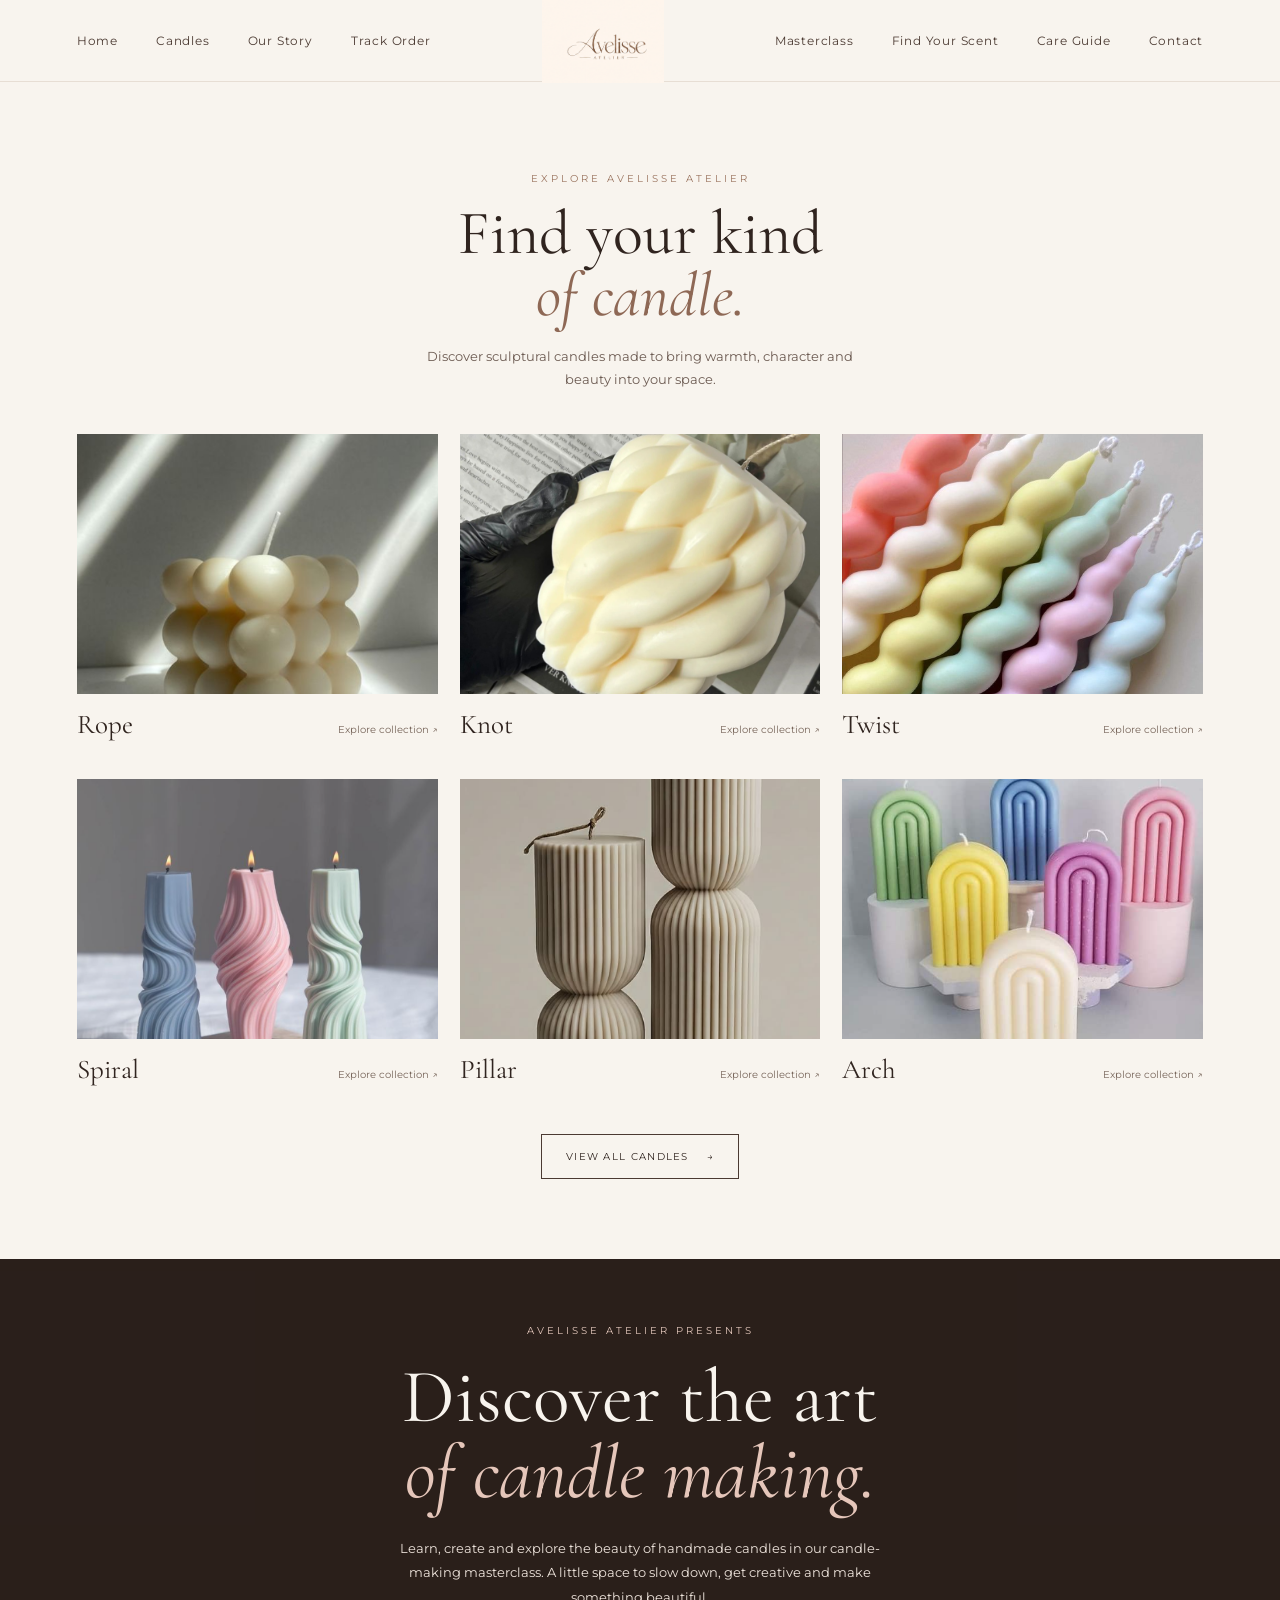
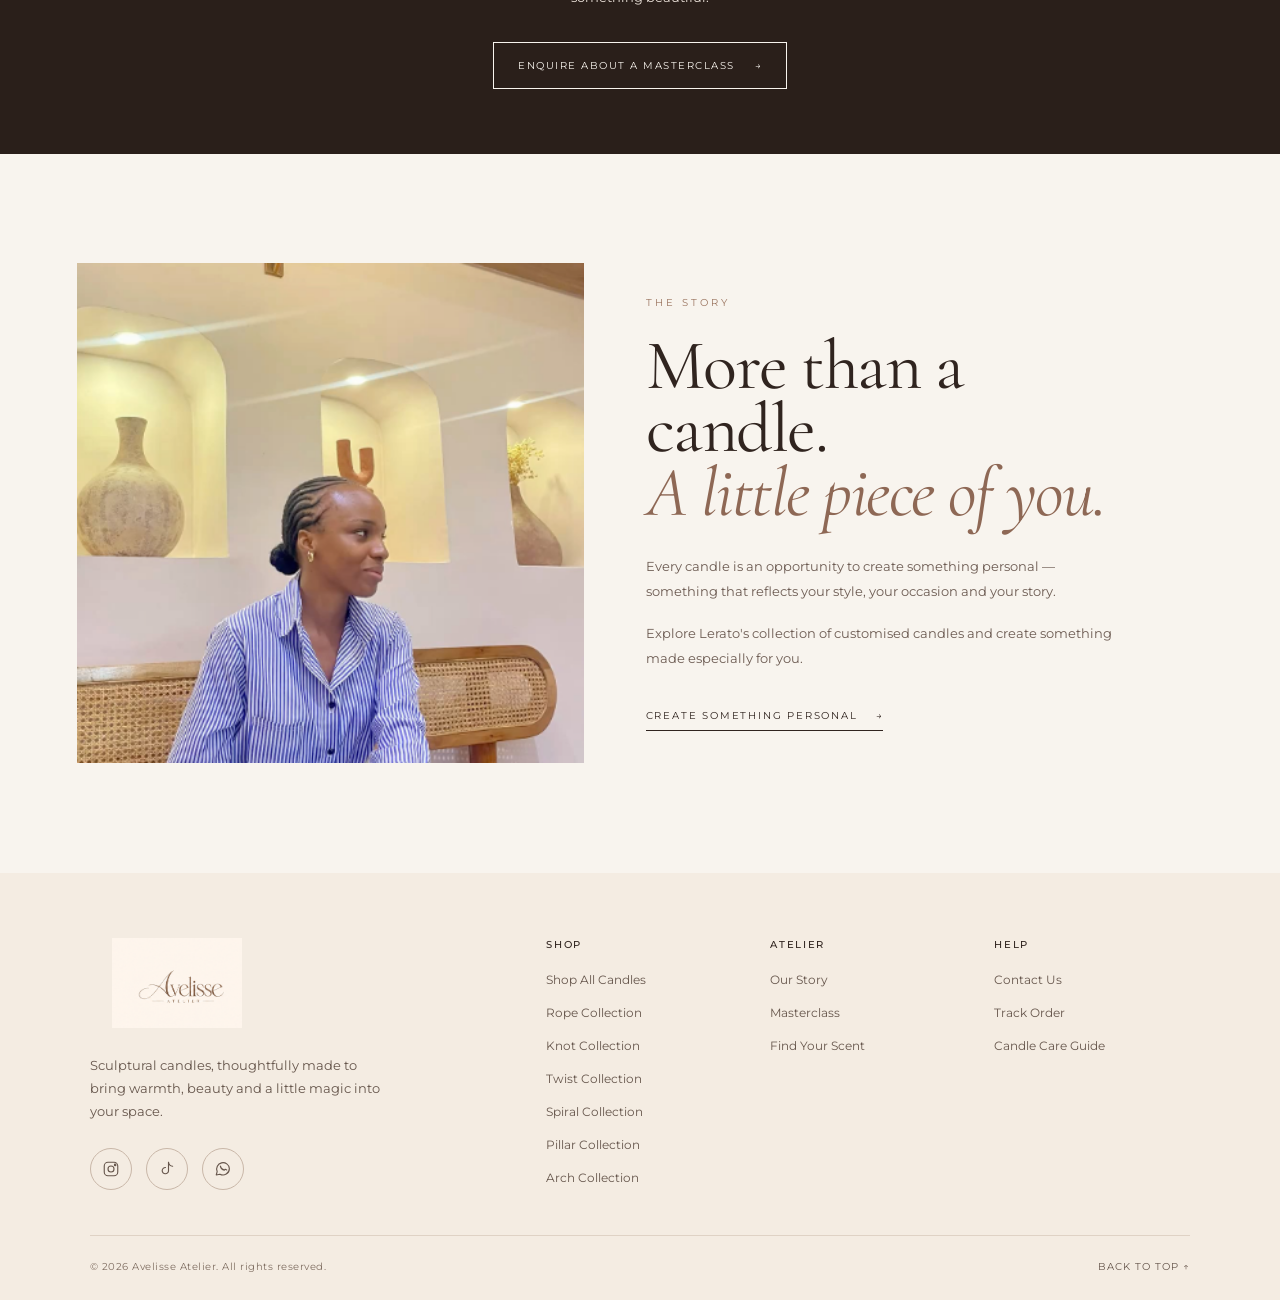
==== index.html @ 558df06e "Add files via upload" ====
<!DOCTYPE html>
<html lang="en">
<head>
    <meta charset="UTF-8">
    <meta name="viewport" content="width=device-width, initial-scale=1.0">

    <title>Lerato's Custom Candles</title>

    <link rel="stylesheet" href="style.css">

    <!-- Luxury-style fonts -->
    <link rel="preconnect" href="https://fonts.googleapis.com">
    <link rel="preconnect" href="https://fonts.gstatic.com" crossorigin>

    <link href="https://fonts.googleapis.com/css2?family=Cormorant+Garamond:wght@400;500;600&family=Montserrat:wght@300;400;500&display=swap" rel="stylesheet">
</head>

<body>

    
<!-- AVELISSE ATELIER NAVBAR -->
<header class="navbar home-navbar">

    <nav class="nav-side nav-left">
        <a href="index.html">Home</a>
        <a href="candles.html">Candles</a>
        <a href="story.html">Our Story</a>
        <a href="track-order.html">Track Order</a>
    </nav>

    <a href="index.html" class="center-brand">
        <img src="images/pic51.png"
             alt="Avelisse Atelier"
             class="navbar-logo-image">
    </a>

    <nav class="nav-side nav-right">
        <a href="masterclass.html">Masterclass</a>
        <a href="candles.html">Find Your Scent</a>
        <a href="#contact">Care Guide</a>
        <a href="#contact">Contact</a>
    </nav>

    <!-- MOBILE ACTIONS -->
    <div class="mobile-nav-actions">

        <a href="candles.html" class="mobile-nav-icon"
           aria-label="Search candles">
            <svg viewBox="0 0 24 24" aria-hidden="true">
                <circle cx="10.8" cy="10.8" r="6.5"></circle>
                <path d="m16 16 4 4"></path>
            </svg>
        </a>

        <a href="candles.html" class="mobile-nav-icon"
           aria-label="Shopping bag">
            <svg viewBox="0 0 24 24" aria-hidden="true">
                <path d="M5 8h14l-1 12H6L5 8Z"></path>
                <path d="M9 9V6a3 3 0 0 1 6 0v3"></path>
            </svg>
        </a>

        <button class="mobile-nav-icon menu-toggle"
                type="button"
                aria-label="Open menu"
                aria-expanded="false"
                aria-controls="mobileMenu">
            <svg viewBox="0 0 24 24" aria-hidden="true">
                <path d="M4 7h16"></path>
                <path d="M4 12h16"></path>
                <path d="M4 17h16"></path>
            </svg>
        </button>

    </div>

</header>

<!-- MOBILE MENU PANEL -->
<nav class="mobile-menu" id="mobileMenu" aria-hidden="true">
    <a href="index.html">Home</a>
    <a href="candles.html">Shop All Candles</a>
    <a href="candles.html#rope">Rope Collection</a>
    <a href="candles.html#knot">Knot Collection</a>
    <a href="candles.html#twist">Twist Collection</a>
    <a href="candles.html#spiral">Spiral Collection</a>
    <a href="candles.html#pillar">Pillar Collection</a>
    <a href="candles.html#arch">Arch Collection</a>
    <a href="#masterclass">Masterclass</a>
    <a href="#about">Our Story</a>
    <a href="#contact">Contact</a>
</nav>



    

        </section>
        
<!-- ================= OUR COLLECTIONS ================= -->

<section class="home-collections" id="collections">

    <div class="home-collections-heading">
        <p class="eyebrow">EXPLORE AVELISSE ATELIER</p>

        <h2>
            Find your kind<br>
            <em>of candle.</em>
        </h2>

        <p>
            Discover sculptural candles made to bring warmth,
            character and beauty into your space.
        </p>
    </div>

    <div class="home-collections-grid">

        <!-- ROPE -->
        <a href="candles.html#rope" class="home-collection-card">
            <div class="home-collection-image">
                <img src="images/pic27.png" alt="Rope candle collection">
            </div>
            <div class="home-collection-info">
                <h3>Rope</h3>
                <span>Explore collection ↗</span>
            </div>
        </a>

        <!-- KNOT -->
        <a href="candles.html#knot" class="home-collection-card">
            <div class="home-collection-image">
                <img src="images/pic16.jpg" alt="Knot candle collection">
            </div>
            <div class="home-collection-info">
                <h3>Knot</h3>
                <span>Explore collection ↗</span>
            </div>
        </a>

        <!-- TWIST -->
        <a href="candles.html#twist" class="home-collection-card">
            <div class="home-collection-image">
                <img src="images/pic11.png" alt="Twist candle collection">
            </div>
            <div class="home-collection-info">
                <h3>Twist</h3>
                <span>Explore collection ↗</span>
            </div>
        </a>

        <!-- SPIRAL -->
        <a href="candles.html#spiral" class="home-collection-card">
            <div class="home-collection-image">
                <img src="images/pic14.png" alt="Spiral candle collection">
            </div>
            <div class="home-collection-info">
                <h3>Spiral</h3>
                <span>Explore collection ↗</span>
            </div>
        </a>

        <!-- PILLAR -->
        <a href="candles.html#pillar" class="home-collection-card">
            <div class="home-collection-image">
                <img src="images/pic31.png" alt="Pillar candle collection">
            </div>
            <div class="home-collection-info">
                <h3>Pillar</h3>
                <span>Explore collection ↗</span>
            </div>
        </a>

        <!-- ARCH -->
        <a href="candles.html#arch" class="home-collection-card">
            <div class="home-collection-image">
                <img src="images/pic19.png" alt="Arch candle collection">
            </div>
            <div class="home-collection-info">
                <h3>Arch</h3>
                <span>Explore collection ↗</span>
            </div>
        </a>

    </div>

    <div class="home-collections-button">
        <a href="candles.html">View All Candles <span>→</span></a>
    </div>

</section>

    
<!-- MASTERCLASS SECTION -->

<section class="home-masterclass" id="masterclass">

    <div class="home-masterclass-video">
        <video autoplay muted loop playsinline>
            <source src="images/pic20.mp4" type="video/mp4">
        </video>
    </div>

    <div class="home-masterclass-overlay"></div>

    <div class="home-masterclass-content">

        <p class="eyebrow">AVELISSE ATELIER PRESENTS</p>

        <h2>
            Discover the art<br>
            <em>of candle making.</em>
        </h2>

        <p>
            Learn, create and explore the beauty of handmade candles
            in our candle-making masterclass. A little space to slow
            down, get creative and make something beautiful.
        </p>

        <a href="#contact" class="home-masterclass-button">
            Enquire About a Masterclass <span>→</span>
        </a>

    </div>

</section>




<!-- ================= ABOUT ================= -->

<section class="about-section" id="about">

    <div class="about-image">

        <img
            src="images/pic7.png"
            alt="Lerato's customised candles"
        >

    </div>


    <div class="about-content">

        <p class="eyebrow">
            THE STORY
        </p>

        <h2>
            More than a candle.<br>
            <em>A little piece of you.</em>
        </h2>

        <p>
            Every candle is an opportunity to create something
            personal — something that reflects your style,
            your occasion and your story.
        </p>

        <p>
            Explore Lerato's collection of customised candles
            and create something made especially for you.
        </p>

        <a href="#customise" class="about-link">
            Create Something Personal
            <span>→</span>
        </a>

    </div>

</section>



    </main>


<!-- ================= AVELISSE FOOTER ================= -->

<footer class="footer">

    <div class="footer-top">

        <!-- BRAND -->
        <div class="footer-brand">

            <a href="index.html" class="footer-logo">
                <img src="images/pic51.png"
                     alt="Avelisse Atelier">
            </a>

            <p>
                Sculptural candles, thoughtfully made to bring
                warmth, beauty and a little magic into your space.
            </p>

            
<div class="footer-socials">

    <!-- INSTAGRAM -->
    <a href="https://www.instagram.com/YOUR_USERNAME/"
       target="_blank"
       rel="noopener noreferrer"
       aria-label="Instagram">
        <svg viewBox="0 0 24 24" aria-hidden="true">
            <rect x="3" y="3" width="18" height="18" rx="5"></rect>
            <circle cx="12" cy="12" r="4"></circle>
            <circle cx="17.5" cy="6.5" r="1"></circle>
        </svg>
    </a>

    <!-- TIKTOK -->
    <a href="https://www.tiktok.com/@Kirsten.S"
       target="_blank"
       rel="noopener noreferrer"
       aria-label="TikTok">
        <svg viewBox="0 0 24 24" aria-hidden="true">
            <path d="M14 3v11.2a4.2 4.2 0 1 1-4-4.2"></path>
            <path d="M14 3c.5 3.1 2.4 5 5.5 5.3"></path>
        </svg>
    </a>

    <!-- WHATSAPP -->
    <a href="https://wa.me/0646461902"
       target="_blank"
       rel="noopener noreferrer"
       aria-label="WhatsApp">
        <svg viewBox="0 0 24 24" aria-hidden="true">
            <path d="M20.5 11.5a8.5 8.5 0 0 1-12.6 7.4L3 20l1.2-4.6A8.5 8.5 0 1 1 20.5 11.5Z"></path>
            <path d="M8.5 8.2c.5 2.7 2.6 4.8 5.3 5.3l1.2-1.2 2 .9"></path>
        </svg>
    </a>

</div>


        </div>

        <!-- SHOP LINKS -->
        <div class="footer-links">

            <div>
                <h4>Shop</h4>
                <a href="candles.html">Shop All Candles</a>
                <a href="candles.html#rope">Rope Collection</a>
                <a href="candles.html#knot">Knot Collection</a>
                <a href="candles.html#twist">Twist Collection</a>
                <a href="candles.html#spiral">Spiral Collection</a>
                <a href="candles.html#pillar">Pillar Collection</a>
                <a href="candles.html#arch">Arch Collection</a>
            </div>

            <!-- ATELIER LINKS -->
            <div>
                <h4>Atelier</h4>
                <a href="#about">Our Story</a>
                <a href="#masterclass">Masterclass</a>
                <a href="candles.html">Find Your Scent</a>
            </div>

            <!-- HELP LINKS -->
            <div>
                <h4>Help</h4>
                <a href="#contact">Contact Us</a>
                <a href="#contact">Track Order</a>
                <a href="#contact">Candle Care Guide</a>
            </div>

        </div>

    </div>

    <!-- FOOTER BOTTOM -->
    <div class="footer-bottom">

        <p>
            © 2026 Avelisse Atelier. All rights reserved.
        </p>

        <a href="index.html">Back to top ↑</a>

    </div>

</footer>




<script>
document.addEventListener("DOMContentLoaded", function () {
    const menuButton = document.querySelector(".menu-toggle");
    const mobileMenu = document.querySelector("#mobileMenu");

    if (!menuButton || !mobileMenu) return;

    function closeMenu() {
        mobileMenu.classList.remove("is-open");
        menuButton.setAttribute("aria-expanded", "false");
        menuButton.setAttribute("aria-label", "Open menu");
        mobileMenu.setAttribute("aria-hidden", "true");
    }

    menuButton.addEventListener("click", function () {
        const isOpen = mobileMenu.classList.toggle("is-open");

        menuButton.setAttribute("aria-expanded", String(isOpen));
        menuButton.setAttribute(
            "aria-label",
            isOpen ? "Close menu" : "Open menu"
        );
        mobileMenu.setAttribute("aria-hidden", String(!isOpen));
    });

    mobileMenu.querySelectorAll("a").forEach(function (link) {
        link.addEventListener("click", closeMenu);
    });

    window.addEventListener("resize", function () {
        if (window.innerWidth > 850) closeMenu();
    });
});
</script>

<script src="script.js"></script>


</body>
</html>
---- style.css ----
/* =========================
   RESET
========================= */

* {
    margin: 0;
    padding: 0;
    box-sizing: border-box;
}

html {
    scroll-behavior: smooth;
}

body {
    background: #f8f4ee;
    color: #30241f;
    font-family: "Montserrat", sans-serif;
}


/* =========================
   NAVBAR
========================= */

.navbar {
    width: 100%;
    height: 82px;

    padding: 0 6%;

    display: flex;
    align-items: center;
    justify-content: space-between;

    background: #f8f4ee;

    border-bottom: 1px solid #e7ded4;

    position: relative;
    z-index: 10;
}


/* LOGO */

.logo {
    text-decoration: none;

    color: #30241f;

    font-family: "Cormorant Garamond", serif;

    font-size: 25px;
    font-weight: 600;

    letter-spacing: 3px;

    line-height: 0.8;

    display: flex;
    flex-direction: column;
}

.logo span {
    font-family: "Montserrat", sans-serif;

    font-size: 7px;

    letter-spacing: 3px;

    margin-top: 7px;

    text-align: center;
}


/* NAV LINKS */

.navbar nav {
    display: flex;
    gap: 38px;
}

.navbar nav a {
    color: #4b3a32;

    text-decoration: none;

    font-size: 12px;

    letter-spacing: 0.8px;

    transition: 0.3s ease;
}

.navbar nav a:hover {
    color: #9c6d55;
}


/* CREATE BUTTON */

.nav-button {
    text-decoration: none;

    color: #fff;

    background: #3a2921;

    padding: 13px 22px;

    font-size: 10px;

    letter-spacing: 1.5px;

    text-transform: uppercase;

    transition: 0.3s ease;
}

.nav-button:hover {
    background: #9c6d55;
}


/* =========================
   HERO
========================= */

.hero {

    min-height: calc(100vh - 82px);

    display: grid;

    grid-template-columns: 43% 57%;

    align-items: stretch;
}


/* HERO TEXT */

.hero-content {
    display: flex;
    flex-direction: column;
    justify-content: center;

    padding: 7% 6% 7% 10%;
}


.eyebrow {

    font-size: 10px;

    letter-spacing: 3px;

    color: #9b7560;

    margin-bottom: 25px;
}


.hero h1 {

    font-family: "Cormorant Garamond", serif;

    font-size: clamp(60px, 6vw, 95px);

    font-weight: 400;

    line-height: 0.88;

    letter-spacing: -2px;

    color: #30241f;

    margin-bottom: 30px;
}


.hero h1 em {

    font-weight: 400;

    color: #8e6855;
}


.hero-text {

    max-width: 390px;

    font-size: 14px;

    line-height: 1.8;

    color: #6c5b52;

    margin-bottom: 38px;
}


/* HERO BUTTONS */

.hero-buttons {

    display: flex;

    gap: 14px;

    align-items: center;
}


.primary-button {

    display: inline-flex;

    align-items: center;

    gap: 15px;

    text-decoration: none;

    background: #3a2921;

    color: white;

    padding: 16px 23px;

    font-size: 10px;

    text-transform: uppercase;

    letter-spacing: 1.5px;

    transition: 0.3s ease;
}


.primary-button:hover {

    background: #9c6d55;

}

.secondary-button {

    text-decoration: none;

    color: #3a2921;

    border: 1px solid #a99688;

    padding: 15px 23px;

    font-size: 10px;

    text-transform: uppercase;

    letter-spacing: 1.5px;

    transition: 0.3s ease;
}


.secondary-button:hover {

    background: #3a2921;

    color: white;

}

/* =========================
   HERO IMAGE
========================= */

.hero-image {

    min-height: 650px;

    overflow: hidden;

}

.image-placeholder {
    width: 100%;
    height: 100%;
    min-height: 650px;

    overflow: hidden;

    background: #e8ddd2;

    display: flex;
    align-items: center;
    justify-content: center;
}

/* PLACEHOLDER CANDLES */

.placeholder-candle {

    width: 105px;

    height: 250px;

    border-radius: 18px 18px 12px 12px;

    position: relative;

    box-shadow:
        0 20px 35px rgba(50, 30, 20, 0.25);
}


/* candle colours */

.candle-pink {

    height: 280px;

    background: linear-gradient(
        90deg,
        #d99a9f,
        #efc0c0,
        #c98189
    );

}

.candle-blue {

    height: 220px;

    background: linear-gradient(
        90deg,
        #7c9bb4,
        #abc3d5,
        #66869f
    );

}

.candle-cream {

    height: 315px;

    background: linear-gradient(
        90deg,
        #d8c7ae,
        #f2e5d0,
        #cbb99e
    );

}


/* candle flame */

.placeholder-candle::before {

    content: "";

    position: absolute;

    width: 10px;

    height: 18px;

    background: #f8d27a;

    border-radius: 50% 50% 50% 50%;

    top: -24px;

    left: 50%;

    transform: translateX(-50%);

    box-shadow:
        0 0 18px #ffd98b;
}


/* =========================
   MOBILE
========================= */

@media (max-width: 850px) {

    .navbar {

        height: 75px;

        padding: 0 5%;
    }


    .navbar nav {

        display: none;
    }

    .nav-button {

        padding: 11px 15px;

        font-size: 9px;
    }


    .hero {

        grid-template-columns: 1fr;

    }


    .hero-content {

        padding: 80px 8% 60px;

        text-align: center;

        align-items: center;
    }

    .hero h1 {

        font-size: clamp(58px, 16vw, 82px);

    }

    .hero-text {

        font-size: 13px;

    }

    .hero-buttons {

        justify-content: center;

        flex-wrap: wrap;
    }

    .hero-image {

        min-height: 480px;

    }

    .image-placeholder {

        min-height: 480px;

        padding: 30px;

    }

    .placeholder-candle {

        width: 75px;

    }

}

/* =========================
   FEATURED CANDLES
========================= */

.featured-candles {
    padding: 120px 6%;
    background: #f8f4ee;
}


/* SECTION HEADING */

.section-heading {
    max-width: 720px;
    margin-bottom: 75px;
}

.section-heading h2 {
    font-family: "Cormorant Garamond", serif;

    font-size: clamp(55px, 6.5vw, 88px);

    font-weight: 400;

    line-height: 0.88;

    letter-spacing: -2px;

    color: #30241f;

    margin-bottom: 28px;
}

.section-heading h2 em {
    color: #8e6855;
    font-weight: 400;
}

.section-heading > p:last-child {
    max-width: 500px;

    font-size: 13px;

    line-height: 1.9;

    color: #6c5b52;
}


/* CANDLE GRID */

.candle-grid {
    display: grid;
    grid-template-columns: repeat(3, 1fr);
    gap: 25px;
}


/* CANDLE CARD */

.candle-card {
    text-decoration: none;
    color: #30241f;
    display: block;
}

.candle-photo {
    width: 100%;
    height: 430px;
    overflow: hidden;
    background: #eee4da;
}

.candle-photo img {
    width: 100%;
    height: 100%;
    object-fit: cover;
    display: block;
    transition: transform 0.6s ease;
}

.candle-card:hover .candle-photo img {
    transform: scale(1.04);
}


/* CANDLE INFO */

.candle-info {
    display: flex;
    justify-content: space-between;
    align-items: center;

    padding: 18px 2px;
}

.candle-info h3 {
    font-family: "Cormorant Garamond", serif;
    font-size: 25px;
    font-weight: 500;
}

.candle-info span {
    font-size: 9px;
    letter-spacing: 1.5px;
    text-transform: uppercase;
    color: #8e6855;
}


/* VIEW ALL */

.view-all {
    text-align: center;
    margin-top: 60px;
}

.view-all a {
    display: inline-flex;
    align-items: center;
    gap: 18px;

    text-decoration: none;

    color: #30241f;

    border-bottom: 1px solid #30241f;

    padding-bottom: 8px;

    font-size: 11px;
    letter-spacing: 2px;
    text-transform: uppercase;

    transition: 0.3s ease;
}

.view-all a:hover {
    color: #9c6d55;
    border-color: #9c6d55;
}


/* =========================
   MOBILE
========================= */

@media (max-width: 850px) {

    .featured-candles {
        padding: 80px 6%;
    }

    .candle-grid {
        grid-template-columns: repeat(2, 1fr);
        gap: 15px;
    }

    .candle-photo {
        height: 300px;
    }

}


@media (max-width: 550px) {

    .candle-grid {
        grid-template-columns: 1fr;
    }

    .candle-photo {
        height: 420px;
    }

}

/* =========================
   CUSTOMISE SECTION
========================= */

.customise-section {
    padding: 120px 8%;
    background: #30241f;
    color: #f8f4ee;
}

.customise-content {
    max-width: 1150px;
    margin: auto;
}

.customise-heading {
    max-width: 760px;
}

.customise-section .eyebrow {
    color: #d5a98f;
}

.customise-section h2 {
    font-family: "Cormorant Garamond", serif;

    font-size: clamp(58px, 7vw, 95px);

    font-weight: 400;

    line-height: 0.88;

    letter-spacing: -2px;

    margin-bottom: 32px;
}

.customise-section h2 em {
    color: #d5a98f;
    font-weight: 400;
}

.customise-text {
    max-width: 480px;
    font-size: 14px;
    line-height: 1.8;
    color: #d7ccc4;
    margin-bottom: 65px;
}


/* STEPS */

.customise-steps {
    display: grid;
    grid-template-columns: repeat(3, 1fr);
    border-top: 1px solid rgba(248, 244, 238, 0.25);
    margin-bottom: 55px;
}

.customise-step {
    padding: 35px 35px 35px 0;

    border-right: 1px solid rgba(248, 244, 238, 0.25);

    transition: transform 0.3s ease;
}

.customise-step:hover {
    transform: translateY(-5px);
}

.customise-step:not(:first-child) {
    padding-left: 25px;
}

.customise-step:last-child {
    border-right: none;
}

.customise-step span {
    font-size: 10px;
    letter-spacing: 2px;
    color: #d5a98f;
}

.customise-step h3 {
    font-family: "Cormorant Garamond", serif;

    font-size: 34px;

    font-weight: 500;

    margin: 16px 0 10px;
}

.customise-step p {
    font-size: 12px;
    line-height: 1.6;
    color: #c8bbb2;
}


/* BUTTON */

.customise-section .primary-button {
    background: #f8f4ee;
    color: #30241f;
}

.customise-section .primary-button:hover {
    background: #d5a98f;
    color: #30241f;
}


/* MOBILE */

@media (max-width: 700px) {

    .customise-section {
        padding: 85px 7%;
    }

    .customise-steps {
        grid-template-columns: 1fr;
    }

    .customise-step,
    .customise-step:not(:first-child) {
        padding: 25px 0;
        border-right: none;
        border-bottom: 1px solid rgba(248, 244, 238, 0.25);
    }

    .customise-step:last-child {
        border-bottom: none;
    }

}

.hero-real-image {
    width: 100%;
    height: 100%;
    min-height: 650px;

    object-fit: cover;
    object-position: center;

    display: block;

    transition: transform 0.8s ease;
}

.image-placeholder:hover .hero-real-image {
    transform: scale(1.02);
}

/* =========================
   ABOUT SECTION
========================= */

.about-section {
    display: grid;
    grid-template-columns: 45% 55%;

    align-items: center;

    padding: 80px 6%;

    background: #f8f4ee;
}


/* IMAGE */

.about-image {
    height: 500px;

    overflow: hidden;

    background: #e8ddd2;
}

.about-image img {
    width: 100%;
    height: 100%;

    object-fit: cover;
    object-position: center;

    display: block;

    transition: transform 0.8s ease;
}

.about-image:hover img {
    transform: scale(1.03);
}


/* CONTENT */

.about-content {
    display: flex;
    flex-direction: column;
    justify-content: center;

    padding: 10%;
}

.about-content h2 {
    font-family: "Cormorant Garamond", serif;

    font-size: clamp(50px, 5.5vw, 78px);

    font-weight: 400;

    line-height: 0.9;

    letter-spacing: -1.5px;

    color: #30241f;

    margin-bottom: 30px;
}

.about-content h2 em {
    color: #8e6855;

    font-weight: 400;
}


.about-content > p:not(.eyebrow) {
    max-width: 470px;

    font-size: 13px;

    line-height: 1.9;

    color: #6c5b52;

    margin-bottom: 18px;
}


/* ABOUT LINK */

.about-link {
    display: inline-flex;

    align-items: center;

    gap: 18px;

    width: fit-content;

    margin-top: 20px;

    padding-bottom: 8px;

    border-bottom: 1px solid #30241f;

    text-decoration: none;

    color: #30241f;

    font-size: 10px;

    letter-spacing: 1.8px;

    text-transform: uppercase;

    transition: 0.3s ease;
}

.about-link:hover {
    color: #9c6d55;

    border-color: #9c6d55;

    gap: 24px;
}


/* =========================
   ABOUT MOBILE
========================= */

@media (max-width: 850px) {

    .about-section {
        grid-template-columns: 1fr;
    }

    .about-image {
        min-height: 500px;
    }

    .about-content {
        padding: 80px 8%;
    }

}

@media (max-width: 500px) {

    .about-image {
        min-height: 420px;
    }

    .about-content {
        padding: 70px 7%;
    }

}

/* =========================
   CONTACT / ORDER
========================= */

.contact-section {
    padding: 130px 8%;

    background: #e8ddd2;

    text-align: center;
}


.contact-content {
    max-width: 800px;

    margin: auto;
}


.contact-section .eyebrow {
    color: #8e6855;

    margin-bottom: 22px;
}


.contact-section h2 {
    font-family: "Cormorant Garamond", serif;

    font-size: clamp(55px, 7vw, 90px);

    font-weight: 400;

    line-height: 0.88;

    letter-spacing: -2px;

    color: #30241f;

    margin-bottom: 30px;
}


.contact-section h2 em {
    color: #8e6855;

    font-weight: 400;
}


.contact-text {
    max-width: 480px;

    margin: 0 auto 35px;

    font-size: 13px;

    line-height: 1.9;

    color: #6c5b52;
}


.contact-button {
    display: inline-flex;

    align-items: center;

    gap: 18px;

    padding: 16px 25px;

    background: #30241f;

    color: #fff;

    text-decoration: none;

    font-size: 10px;

    letter-spacing: 1.5px;

    text-transform: uppercase;

    transition: 0.3s ease;
}


.contact-button:hover {
    background: #8e6855;

    gap: 24px;
}


/* =========================
   CONTACT MOBILE
========================= */

@media (max-width: 600px) {

    .contact-section {
        padding: 90px 7%;
    }

}

/* =========================
   FOOTER
========================= */

.footer {
    background: #30241f;

    color: #f8f4ee;

    padding: 80px 7% 25px;
}


/* FOOTER TOP */

.footer-top {
    display: flex;

    justify-content: space-between;

    gap: 80px;

    padding-bottom: 70px;

    border-bottom: 1px solid rgba(248, 244, 238, 0.2);
}


/* BRAND */

.footer-brand {
    max-width: 330px;
}


.footer-logo {
    display: flex;

    flex-direction: column;

    width: fit-content;

    text-decoration: none;

    color: #f8f4ee;

    font-family: "Cormorant Garamond", serif;

    font-size: 30px;

    font-weight: 600;

    letter-spacing: 3px;

    line-height: 0.8;

    margin-bottom: 25px;
}


.footer-logo span {
    font-family: "Montserrat", sans-serif;

    font-size: 7px;

    letter-spacing: 3px;

    margin-top: 8px;

    text-align: center;
}


.footer-brand p {
    max-width: 280px;

    color: #cfc1b8;

    font-size: 12px;

    line-height: 1.8;
}


/* FOOTER LINKS */

.footer-links {
    display: flex;

    gap: 100px;
}


.footer-links div {
    display: flex;

    flex-direction: column;

    gap: 12px;
}


.footer-links h4 {
    font-size: 10px;

    text-transform: uppercase;

    letter-spacing: 2px;

    color: #d5a98f;

    margin-bottom: 10px;
}


.footer-links a {
    text-decoration: none;

    color: #cfc1b8;

    font-size: 12px;

    transition: 0.3s ease;
}


.footer-links a:hover {
    color: #fff;

    transform: translateX(3px);
}


/* FOOTER BOTTOM */

.footer-bottom {
    display: flex;

    justify-content: space-between;

    align-items: center;

    padding-top: 25px;

    gap: 20px;
}


.footer-bottom p {
    color: #998b82;

    font-size: 10px;

    letter-spacing: 0.5px;
}


.footer-bottom a {
    color: #cfc1b8;

    text-decoration: none;

    font-size: 10px;

    letter-spacing: 1px;

    text-transform: uppercase;

    transition: 0.3s ease;
}


.footer-bottom a:hover {
    color: #fff;
}


/* =========================
   FOOTER MOBILE
========================= */

@media (max-width: 700px) {

    .footer {
        padding: 65px 7% 25px;
    }


    .footer-top {
        flex-direction: column;

        gap: 50px;

        padding-bottom: 50px;
    }


    .footer-links {
        gap: 70px;
    }


    .footer-bottom {
        flex-direction: column;

        align-items: flex-start;

        gap: 15px;
    }

}

/* =========================================
   SHOP HERO — COMPACT
========================================= */

.shop-hero {
    padding: 45px 6% 50px;

    background: #f3dfe2;

    text-align: center;
}

.shop-hero .eyebrow {
    margin-bottom: 10px;

    color: #6f514b;
}

.shop-hero h1 {
    max-width: 700px;

    margin: 0 auto 14px;

    font-family: "Cormorant Garamond", serif;

    font-size: clamp(40px, 4vw, 58px);

    font-weight: 500;

    line-height: 1;

    color: #30241f;
}

.shop-intro {
    max-width: 520px;

    margin: 0 auto;

    font-size: 12px;

    line-height: 1.7;

    color: #5f514b;
}


/* =========================================
   SCENT INTRO — COMPACT
========================================= */

.scent-intro {
    max-width: 900px;

    margin: 35px auto 0;

    padding-top: 30px;

    border-top: 1px solid rgba(48, 36, 31, 0.15);
}

.scent-label {
    margin: 0 0 8px;

    font-size: 9px;

    letter-spacing: 0.18em;

    color: #8a625e;
}

.scent-intro h2 {
    margin: 0 0 10px;

    font-family: "Cormorant Garamond", serif;

    font-size: clamp(32px, 3vw, 44px);

    font-weight: 500;

    line-height: 1;

    color: #30241f;
}

.scent-description {
    max-width: 500px;

    margin: 0 auto 25px;

    font-size: 11px;

    line-height: 1.7;

    color: #665650;
}


/* =========================================
   SCENT CARDS — SMALLER
========================================= */

.scent-list {
    display: grid;

    grid-template-columns: repeat(4, 1fr);

    gap: 10px;

    max-width: 780px;

    margin: 0 auto;
}

.scent-item {
    padding: 13px 12px;

    background: rgba(255, 250, 246, 0.65);

    border: 1px solid rgba(48, 36, 31, 0.08);

    text-align: left;

    transition: transform 0.3s ease;
}

.scent-item:hover {
    transform: translateY(-3px);
}

.scent-item span {
    display: block;

    margin-bottom: 6px;

    font-size: 8px;

    letter-spacing: 0.15em;

    color: #a07872;
}

.scent-item strong {
    display: block;

    margin-bottom: 3px;

    font-family: "Cormorant Garamond", serif;

    font-size: 20px;

    font-weight: 600;

    color: #30241f;
}

.scent-item small {
    display: block;

    font-size: 8px;

    line-height: 1.4;

    color: #796a64;
}


/* =========================================
   MOBILE
========================================= */

@media (max-width: 800px) {

    .shop-hero {
        padding: 40px 6% 45px;
    }

    .scent-list {
        grid-template-columns: repeat(2, 1fr);
    }

}

/* =========================================
   CATEGORY NAVIGATION
========================================= */

.category-navigation {
    background: #f8f4ee;
    border-top: 1px solid rgba(48, 36, 31, 0.12);
    border-bottom: 1px solid rgba(48, 36, 31, 0.12);

    padding: 22px 6%;

    display: flex;
    justify-content: center;
    align-items: center;
    gap: 40px;

    position: sticky;
    top: 0;
    z-index: 20;
}

.category-navigation a {
    color: #30241f;
    text-decoration: none;

    font-size: 12px;
    letter-spacing: 0.12em;
    text-transform: uppercase;

    position: relative;
    transition: color 0.3s ease;
}

.category-navigation a::after {
    content: "";

    position: absolute;
    left: 0;
    bottom: -7px;

    width: 0;
    height: 1px;

    background: #30241f;

    transition: width 0.3s ease;
}

.category-navigation a:hover::after {
    width: 100%;
}


/* =========================================
   SHOP CATEGORY
========================================= */

.shop-category {
    padding: 110px 6%;
    background: #f8f4ee;
}

.shop-category:nth-of-type(even) {
    background: #f3dfe2;
}


/* =========================================
   CATEGORY HEADING
========================================= */

.category-heading {
    text-align: center;
    margin-bottom: 55px;
}

.category-heading .eyebrow {
    margin-bottom: 10px;
}

.category-heading h2 {
    font-family: "Cormorant Garamond", serif;
    font-size: clamp(50px, 5vw, 72px);
    font-weight: 500;

    color: #30241f;

    margin: 0 0 8px;
}

.category-heading p:last-child {
    color: #6b5b55;
    font-size: 14px;
    line-height: 1.7;
}


/* =========================================
   PRODUCT GRID
========================================= */

.shop-grid {
    max-width: 1400px;
    margin: 0 auto;

    display: grid;
    grid-template-columns: repeat(3, 1fr);

    gap: 28px;
}

/* =========================================
   PRODUCT CARD
========================================= */

.shop-card {
    background: #fffaf6;

    transition:
        transform 0.4s ease,
        box-shadow 0.4s ease;
}

.shop-card:hover {
    transform: translateY(-8px);

    box-shadow:
        0 20px 45px rgba(48, 36, 31, 0.10);
}


/* =========================================
   PRODUCT IMAGE
========================================= */

.shop-image {
    width: 100%;
    height: 260px;

    background: #eee4dc;

    overflow: hidden;

    display: flex;
    align-items: center;
    justify-content: center;
}

.shop-image img {
    width: 100%;
    height: 100%;

    object-fit: cover;

    display: block;

    transition: transform 0.6s ease;
}


.shop-card:hover .shop-image img {
    transform: scale(1.04);
}


/* =========================================
   PRODUCT INFORMATION
========================================= */

.shop-info {
    padding: 22px 24px 26px;

    display: flex;
    justify-content: space-between;
    align-items: center;

    gap: 20px;
}

.shop-info h3 {
    margin: 0;

    font-family: "Cormorant Garamond", serif;
    font-size: 25px;
    font-weight: 600;

    color: #30241f;
}

.shop-info p {
    margin: 0;

    font-size: 13px;
    letter-spacing: 0.08em;

    color: #6f514b;

    white-space: nowrap;
}


/* =========================================
   MASTERCLASS
========================================= */

.masterclass-section {
    padding: 130px 6%;

    background: #30241f;

    color: #f8f4ee;

    text-align: center;
}

.masterclass-section .eyebrow {
    color: #d9bfc1;
    margin-bottom: 20px;
}

.masterclass-section h2 {
    font-family: "Cormorant Garamond", serif;

    font-size: clamp(50px, 6vw, 82px);
    font-weight: 500;

    line-height: 0.95;

    margin: 0 0 30px;
}

.masterclass-section > p:not(.eyebrow) {
    max-width: 560px;

    margin: 0 auto 35px;

    color: #ded3ce;

    font-size: 14px;
    line-height: 1.8;
}

.shop-button {
    display: inline-block;

    padding: 15px 28px;

    border: 1px solid #f8f4ee;

    color: #f8f4ee;

    text-decoration: none;

    font-size: 11px;

    text-transform: uppercase;
    letter-spacing: 0.15em;

    transition:
        background 0.3s ease,
        color 0.3s ease;
}

.shop-button:hover {
    background: #f8f4ee;
    color: #30241f;
}


/* =========================================
   SHOP FOOTER
========================================= */

.footer {
    background: #f8f4ee;
}


/* =========================================
   MOBILE SHOP
========================================= */

@media (max-width: 900px) {

    .shop-hero {
        min-height: 55vh;
        padding: 100px 6% 80px;
    }

    .category-navigation {
        gap: 22px;
        overflow-x: auto;
        justify-content: flex-start;

        white-space: nowrap;

        scrollbar-width: none;
    }

    .category-navigation::-webkit-scrollbar {
        display: none;
    }

    .shop-category {
        padding: 80px 6%;
    }

    .shop-grid {
        grid-template-columns: repeat(2, 1fr);
    }

    .shop-image {
        height: 260px;
    }

}


@media (max-width: 600px) {

    .shop-hero {
        min-height: 60vh;
        padding: 90px 6% 70px;
    }

    .shop-hero h1 {
        font-size: 58px;
    }

    .shop-intro {
        font-size: 14px;
    }

    .category-navigation {
        padding: 18px 6%;
        gap: 25px;
    }

    .shop-category {
        padding: 70px 6%;
    }

    .category-heading {
        margin-bottom: 35px;
    }

    .category-heading h2 {
        font-size: 52px;
    }

    .shop-grid {
        grid-template-columns: 1fr;
        gap: 25px;
    }

    .shop-image {
        height: 260px;
    }

    .shop-info {
        padding: 18px 20px 22px;
    }

    .shop-info h3 {
        font-size: 24px;
    }

    .masterclass-section {
        padding: 100px 6%;
    }

}

/* =========================================
   MASTERCLASS VIDEO SECTION
========================================= */

.masterclass-section {
    position: relative;

    min-height: 650px;

    padding: 120px 6%;

    overflow: hidden;

    display: flex;
    align-items: center;
    justify-content: center;

    text-align: center;

    color: #f8f4ee;

    background: #30241f;
}


/* Background Video */

.masterclass-video {
    position: absolute;

    top: 0;
    left: 0;

    width: 100%;
    height: 100%;

    object-fit: cover;

    z-index: 1;
}


/* Dark overlay */

.masterclass-overlay {
    position: absolute;

    top: 0;
    left: 0;

    width: 100%;
    height: 100%;

    background: rgba(35, 24, 20, 0.58);

    z-index: 2;
}


/* Content */

.masterclass-content {
    position: relative;

    z-index: 3;

    max-width: 800px;

    margin: 0 auto;
}


/* Eyebrow */

.masterclass-content .eyebrow {
    color: #f1d6d9;

    margin-bottom: 20px;
}


/* Heading */

.masterclass-content h2 {
    font-family: "Cormorant Garamond", serif;

    font-size: clamp(52px, 6vw, 85px);

    font-weight: 500;

    line-height: 0.95;

    margin: 0 0 30px;

    color: #fffaf6;
}


/* Description */

.masterclass-content > p:not(.eyebrow) {
    max-width: 560px;

    margin: 0 auto 35px;

    color: #f3e9e5;

    font-size: 14px;

    line-height: 1.8;
}


/* Button */

.masterclass-content .shop-button {
    display: inline-block;

    padding: 15px 28px;

    border: 1px solid #fffaf6;

    color: #fffaf6;

    text-decoration: none;

    font-size: 11px;

    text-transform: uppercase;

    letter-spacing: 0.15em;

    transition:
        background 0.3s ease,
        color 0.3s ease;
}


.masterclass-content .shop-button:hover {
    background: #fffaf6;

    color: #30241f;
}


/* Mobile */

@media (max-width: 600px) {

    .masterclass-section {
        min-height: 600px;

        padding: 90px 6%;
    }

    .masterclass-content h2 {
        font-size: 55px;
    }

}

/* =========================================
   MASTERCLASS VIDEO BACKGROUND
========================================= */

.masterclass-section {
    position: relative;
    width: 100%;
    min-height:500px;

    padding: 90px 6%;

    overflow: hidden;

    display: flex;
    align-items: center;
    justify-content: center;

    text-align: center;

    background: #30241f;
}


/* VIDEO */

.masterclass-section .masterclass-video {
    position: absolute !important;

    top: 0 !important;
    left: 0 !important;

    width: 100% !important;
    height: 100% !important;

    object-fit: cover;

    z-index: 0;
}


/* DARK OVERLAY */

.masterclass-section .masterclass-overlay {
    position: absolute;

    top: 0;
    left: 0;

    width: 100%;
    height: 100%;

    background: rgba(35, 24, 20, 0.55);

    z-index: 1;
}


/* MASTERCLASS CONTENT */

.masterclass-section .masterclass-content {
    position: relative;

    z-index: 2;

    width: 100%;
    max-width: 800px;

    margin: 0 auto;
}


/* EYEBROW */

.masterclass-section .eyebrow {
    color: #f1d6d9;

    margin-bottom: 20px;
}


/* TITLE */

.masterclass-section h2 {
    font-family: "Cormorant Garamond", serif;

    /* =========================================
   MASTERCLASS VIDEO BACKGROUND
========================================= */

.masterclass-section {
    position: relative;
    width: 100%;
    min-height: 650px;

    padding: 120px 6%;

    overflow: hidden;

    display: flex;
    align-items: center;
    justify-content: center;

    text-align: center;

    background: #30241f;
}


/* VIDEO */

.masterclass-section .masterclass-video {
    position: absolute !important;

    top: 0 !important;
    left: 0 !important;

    width: 100% !important;
    height: 100% !important;

    object-fit: cover;

    z-index: 0;
}


/* DARK OVERLAY */

.masterclass-section .masterclass-overlay {
    position: absolute;

    top: 0;
    left: 0;

    width: 100%;
    height: 100%;

    background: rgba(35, 24, 20, 0.55);

    z-index: 1;
}


/* MASTERCLASS CONTENT */

.masterclass-section .masterclass-content {
    position: relative;

    z-index: 2;

    width: 100%;
    max-width: 800px;

    margin: 0 auto;
}


/* EYEBROW */

.masterclass-section .eyebrow {
    color: #f1d6d9;

    margin-bottom: 20px;
}


/* TITLE */

.masterclass-section h2 {
    font-family: "Cormorant Garamond", serif;

    font-size: clamp(52px, 6vw, 85px);

    font-weight: 500;

    line-height: 0.95;

    color: #fffaf6;

    margin: 0 0 30px;
}


/* DESCRIPTION */

.masterclass-section .masterclass-content > p:not(.eyebrow) {
    max-width: 560px;

    margin: 0 auto 35px;

    color: #fffaf6;

    font-size: 14px;

    line-height: 1.8;
}


/* BUTTON */

.masterclass-section .shop-button {
    display: inline-block;

    padding: 15px 28px;

    border: 1px solid #fffaf6;

    color: #fffaf6;

    text-decoration: none;

    font-size: 11px;

    text-transform: uppercase;

    letter-spacing: 0.15em;

    transition: all 0.3s ease;
}


.masterclass-section .shop-button:hover {
    background: #fffaf6;

    color: #30241f;
}


/* MOBILE */

@media (max-width: 600px) {

    .masterclass-section {
        min-height: 600px;
        padding: 90px 6%;
    }

    .masterclass-section h2 {
        font-size: 55px;
    }

}

font-size: clamp(48px, 5vw, 70px);

    font-weight: 500;

    line-height: 0.95;

    color: #fffaf6;

    margin: 0 0 30px;
}


/* DESCRIPTION */

.masterclass-section .masterclass-content > p:not(.eyebrow) {
    max-width: 560px;

    margin: 0 auto 35px;

    color: #fffaf6;

    font-size: 14px;

    line-height: 1.8;
}


/* BUTTON */

.masterclass-section .shop-button {
    display: inline-block;

    padding: 15px 28px;

    border: 1px solid #fffaf6;

    color: #fffaf6;

    text-decoration: none;

    font-size: 11px;

    text-transform: uppercase;

    letter-spacing: 0.15em;

    transition: all 0.3s ease;
}


.masterclass-section .shop-button:hover {
    background: #fffaf6;

    color: #30241f;
}


/* MOBILE */

@media (max-width: 600px) {

    .masterclass-section {
        min-height: 600px;
        padding: 90px 6%;
    }

    .masterclass-section h2 {
        font-size: 55px;
    }

}

/* =========================================
   SHOPPING CART ICON
========================================= */

.nav-actions {
    display: flex;
    align-items: center;
    gap: 18px;
}

.cart-button {
    position: relative;

    width: 46px;
    height: 46px;

    display: flex;
    align-items: center;
    justify-content: center;

    border: 1px solid #30241f;
    background: transparent;

    cursor: pointer;

    font-size: 20px;

    transition: all 0.3s ease;
}

.cart-button:hover {
    background: #30241f;
    transform: translateY(-2px);
}

.cart-count {
    position: absolute;

    top: -7px;
    right: -7px;

    width: 20px;
    height: 20px;

    display: flex;
    align-items: center;
    justify-content: center;

    border-radius: 50%;

    background: #d9aeb4;
    color: #30241f;

    font-family: "Montserrat", sans-serif;
    font-size: 10px;
    font-weight: 600;
}

/* =========================================
   NAVBAR SHOPPING ICONS
========================================= */

.nav-actions {
    display: flex;
    align-items: center;
    gap: 22px;
}

.nav-icon {
    position: relative;

    width: 24px;
    height: 24px;

    padding: 0;

    border: none;
    background: transparent;

    display: flex;
    align-items: center;
    justify-content: center;

    cursor: pointer;
}

.nav-icon svg {
    width: 21px;
    height: 21px;

    fill: none;

    stroke: #30241f;

    stroke-width: 1.4;

    stroke-linecap: round;
    stroke-linejoin: round;

    transition: transform 0.25s ease;
}

.nav-icon:hover svg {
    transform: scale(1.08);
}


/* Number on wishlist/cart */

.nav-count {
    position: absolute;

    top: -7px;
    right: -8px;

    min-width: 14px;
    height: 14px;

    padding: 0 3px;

    border-radius: 50%;

    background: #d9aeb4;
    color: #30241f;

    display: flex;
    align-items: center;
    justify-content: center;

    font-family: "Montserrat", sans-serif;

    font-size: 8px;
    font-weight: 600;
}

/* =========================================
   CANDLE CATEGORY MENU
========================================= */

.category-navigation {
    background: #f8f4ee;

    padding: 18px 5% 20px;

    display: flex;
    align-items: flex-start;
    justify-content: space-between;

    gap: 25px;

    border-bottom: 1px solid rgba(48, 36, 31, 0.12);
}


/* Each category */

.category-item {
    flex: 1;

    display: flex;
    flex-direction: column;
    align-items: center;

    text-align: center;

    text-decoration: none;

    color: #30241f;
}


/* Round image */

.category-image {
    width: 68px;
    height: 68px;

    border-radius: 50%;

    overflow: hidden;

    margin-bottom: 10px;

    background: #e9dfd7;
}


.category-image img {
    width: 100%;
    height: 100%;

    object-fit: cover;

    display: block;

    transition: transform 0.4s ease;
}


/* Image hover */

.category-item:hover .category-image img {
    transform: scale(1.08);
}


/* Category name */

.category-item span {
    font-size: 11px;

    letter-spacing: 0.14em;

    font-weight: 500;

    margin-bottom: 7px;
}


/* Number */

.category-item small {
    font-family: "Montserrat", sans-serif;

    font-size: 11px;

    color: #746660;
}


/* =========================================
   MOBILE
========================================= */

@media (max-width: 800px) {

    .category-navigation {
        overflow-x: auto;

        justify-content: flex-start;

        padding-left: 25px;
        padding-right: 25px;

        scrollbar-width: none;
    }

    .category-navigation::-webkit-scrollbar {
        display: none;
    }

    .category-item {
        flex: 0 0 85px;
    }

}

/* ========================================
   PRODUCT PAGE
======================================== */

.product-page {
    background: #f8f4ee;
    min-height: 100vh;
    padding: 35px 6% 100px;
}

.product-back {
    margin-bottom: 20px;
}

.product-back a {
    color: #5f514b;
    text-decoration: none;
    font-size: 13px;
}

.product-breadcrumb {
    margin-bottom: 25px;
    font-size: 10px;
    letter-spacing: .18em;
    color: #30241f;
    text-transform: uppercase;
}


.product-layout {
    max-width: 1250px;
    width: 100%;
    margin: 0 auto;

    display: grid;
    grid-template-columns: minmax(0, 0.9fr) minmax(0, 1.1fr);

    gap: 70px;
    align-items: start;
}

.product-gallery {
    min-width: 0;
    width: 100%;
}

/* MAIN PRODUCT IMAGE */
.product-image-main {
    position: relative;

    width: calc(100% - 50px);
    height: 410px;
    margin: 0 auto;

    background: #f5eee3;
    overflow: hidden;
}

.product-image-main > img {
    width: 100%;
    height: 100%;

    object-fit: cover;
    display: block;
}

/* IMAGE COUNTER */
.image-counter {
    position: absolute;
    top: 15px;
    right: 15px;

    padding: 7px 12px;
    background: rgba(48, 36, 31, .55);
    color: #fffaf6;
    font-size: 11px;
}

/* GALLERY ARROWS */
.gallery-arrow {
    position: absolute;
    top: 50%;
    transform: translateY(-50%);

    width: 50px;
    height: 70px;

    border: none;
    border-radius: 50%;
    background: rgba(255, 250, 246, .8);

    color: #30241f;
    font-size: 30px;
    cursor: pointer;
}

.gallery-prev {
    left: 0;
}

.gallery-next {
    right: 0;
}

/* THUMBNAILS UNDER MAIN IMAGE */
.product-gallery .product-thumbnails {
    display: flex;
    gap: 10px;
    margin-top: 15px;
    align-items: center;
    overflow-x: auto;
}

.product-gallery .thumbnail {
    width: 90px;
    height: 120px;
    padding: 7px;

    flex: 0 0 90px;
    border: 1px solid transparent;
    background: #f8f2e8;

    cursor: pointer;
    overflow: hidden;
}

.product-gallery .thumbnail img {
    width: 100%;
    height: 100%;
    object-fit: cover;
    display: block;
}

.product-gallery .thumbnail.active {
    border: none;
    border-bottom: 1px solid #3b3029;
}



/* PRODUCT INFORMATION */

.product-details {
    padding-top: 10px;
}

.product-number {
    margin: 0 0 12px;

    font-size: 11px;
    letter-spacing: .15em;

    color: #746660;
}

.product-details h1 {
    margin: 0 0 25px;

    font-family: "Cormorant Garamond", serif;

    font-size: clamp(55px, 6vw, 80px);

    font-weight: 500;
    line-height: .95;

    color: #30241f;
}

.product-price {
    margin: 0 0 25px;

    font-size: 22px;
    font-weight: 500;

    color: #30241f;
}

.product-description {
    max-width: 500px;
    margin: 0 0 20px;
    font-size: 13px;
    line-height: 1.7;
    color: #4f433e;
}


/* HANDMADE NOTE */

.product-note {
    display: flex;

    gap: 12px;
    align-items: center;

    padding: 14px;
    margin-bottom: 30px;

    background: #f1e8dc;

    border: 1px solid rgba(48, 36, 31, .08);
}

.product-note span {
    font-size: 18px;
    color: #8a6b32;
}

.product-note p {
    margin: 0;

    font-size: 12px;
    line-height: 1.5;

    color: #554944;
}


/* OPTIONS */

.product-option {
    margin-bottom: 28px;
}

.option-heading {
    display: flex;

    justify-content: space-between;
    align-items: center;

    margin-bottom: 12px;
}

.option-heading span {
    font-size: 10px;
    letter-spacing: .16em;

    color: #30241f;
}

.option-heading a {
    color: #554944;
    font-size: 12px;
}


/* SIZE */

.size-options {
    display: flex;
    gap: 8px;
}

.size-options button {
    padding: 13px 24px;

    background: transparent;

    border: 1px solid #d7cbc1;

    color: #30241f;

    cursor: pointer;

    font-family: "Montserrat", sans-serif;

    font-size: 11px;
    letter-spacing: .12em;
}


/* COLOURS */

.colour-options {
    display: flex;
    gap: 10px;
}

.colour-swatch {
    width: 34px;
    height: 34px;

    border-radius: 50%;

    border: 1px solid #b8aaa0;

    background: #f1e7d8;

    cursor: pointer;
}

.colour-two {
    background: #e8c5c9;
}

.colour-three {
    background: #b9c3b1;
}


/* SCENT */

.scent-select {
    width: 100%;

    padding: 14px;

    background: transparent;

    border: 1px solid #d7cbc1;

    color: #30241f;

    font-family: "Montserrat", sans-serif;

    font-size: 12px;
}


/* ADD TO CART */

.product-add-cart {
    width: 100%;

    padding: 17px;
    margin-top: 10px;

    border: 1px solid #30241f;

    background: #30241f;

    color: #fffaf6;

    font-family: "Montserrat", sans-serif;

    font-size: 11px;

    text-transform: uppercase;
    letter-spacing: .15em;

    cursor: pointer;

    transition: all .3s ease;
}

.product-add-cart:hover {
    background: transparent;
    color: #30241f;
}


/* SAVE */

.product-save {
    width: 100%;

    padding: 15px;
    margin-top: 10px;

    border: none;

    background: transparent;

    color: #554944;

    font-family: "Montserrat", sans-serif;

    font-size: 11px;

    cursor: pointer;
}


/* ========================================
   MOBILE
======================================== */

@media (max-width: 850px) {

    .product-layout {
        grid-template-columns: 1fr;
        gap: 45px;
    }

    .product-image-main {
        height: 410px;
         width: calc(100% - 30px);
    }

    .product-details h1 {
        font-size: 60px;
    }
}


@media (max-width: 600px) {

    .product-page {
        padding: 25px 5% 70px;
    }

    .product-image-main {
        height: 350px;
         width: 100%;
    }

    .product-details h1 {
        font-size: 52px;
    }
}

/* BURN TIME */

.burn-time {
    display: flex;
    align-items: center;
    justify-content: space-between;
    gap: 25px;

    padding: 18px 0;
    margin-bottom: 20px;

    border-top: 1px solid rgba(48, 36, 31, .12);
    border-bottom: 1px solid rgba(48, 36, 31, .12);
}

.burn-time > div {
    display: flex;
    flex-direction: column;
    gap: 5px;
}

.burn-label {
    font-size: 9px;
    letter-spacing: .16em;
    color: #746660;
}

.burn-time strong {
    font-family: "Cormorant Garamond", serif;
    font-size: 24px;
    font-weight: 500;
    color: #30241f;
}

.burn-time p {
    margin: 0;
    font-size: 11px;
    color: #665650;
}

/* Remove default link styling from product cards */

.shop-card {
    text-decoration: none;
    color: inherit;
}

.shop-card h3,
.shop-card p {
    text-decoration: none;
    color: inherit;
}


/* PRODUCT DETAILS ACCORDION */
.product-extra-details {
    max-width: 850px;
    margin: 100px auto 0;
    padding-bottom: 25px;
    border-bottom: 1px solid #e2d7cc;
}

.product-extra-details h2 {
    font-family: "Cormorant Garamond", serif;
    font-size: 36px;
    font-weight: 400;
    margin-bottom: 15px;
}

.detail-item {
    border-top: 1px solid #e2d7cc;
}

.detail-item:last-child {
    border-bottom: 1px solid #e2d7cc;
}

.detail-item summary {
    position: relative;
    padding: 20px 35px 20px 0;
    cursor: pointer;
    list-style: none;

    font-family: "Cormorant Garamond", serif;
    font-size: 30px;
    font-weight: 400;
}

.detail-item summary::-webkit-details-marker {
    display: none;
}

.detail-item summary::after {
    content: "+";
    position: absolute;
    right: 5px;
    top: 50%;
    transform: translateY(-50%);

    font-family: "Montserrat", sans-serif;
    font-size: 20px;
    color: #807168;
}

.detail-item[open] summary::after {
    content: "−";
}

.detail-item p {
    max-width: 800px;
    padding: 0 0 25px;

    font-family: "Montserrat", sans-serif;
    font-size: 14px;
    line-height: 1.8;
    color: #5f514b;
}

@media (max-width: 600px) {
    .product-extra-details {
        margin-top: 65px;
    }

    .product-extra-details h2 {
        font-size: 31px;
    }

    .detail-item summary {
        font-size: 25px;
    }

    .detail-item p {
        font-size: 13px;
    }
}


/* YOU MAY ALSO LIKE */
.related-products {
    max-width: 1250px;
    margin: 85px auto 0;
    padding-bottom: 25px;
    border-bottom: 1px solid #e2d7cc;
}

.related-products > h2 {
    margin: 0 0 22px;

    font-family: "Cormorant Garamond", serif;
    font-size: 36px;
    font-weight: 400;
    color: #30241f;
}

.related-grid {
    display: grid;
    grid-template-columns: repeat(4, minmax(0, 1fr));
    gap: 20px;
}

.related-card {
    display: block;
    min-width: 0;
    color: #30241f;
    text-decoration: none;
}

.related-image {
    position: relative;
    width: 100%;
    height: 250px;
    overflow: hidden;
    background: #f1e8dc;
}

.related-image img {
    display: block;
    width: 100%;
    height: 100%;
    object-fit: cover;
    transition: transform .4s ease;
}

.related-card:hover .related-image img {
    transform: scale(1.04);
}

.related-heart {
    position: absolute;
    top: 10px;
    right: 10px;

    width: 36px;
    height: 36px;
    display: flex;
    align-items: center;
    justify-content: center;

    border-radius: 50%;
    background: rgba(255, 250, 246, .88);
    color: #30241f;
    font-size: 22px;
}

.related-info {
    display: flex;
    justify-content: space-between;
    align-items: baseline;
    gap: 8px;
    margin-top: 10px;
}

.related-info h3 {
    margin: 0;
    font-family: "Cormorant Garamond", serif;
    font-size: 19px;
    font-weight: 400;
}

.related-info p {
    margin: 0;
    flex-shrink: 0;
    font-size: 11px;
    white-space: nowrap;
}

.related-caption {
    margin-top: 7px;
    font-size: 11px;
    color: #746660;
}

@media (max-width: 900px) {
    .related-grid {
        grid-template-columns: repeat(2, minmax(0, 1fr));
        gap: 25px 16px;
    }

    .related-image {
        height: 260px;
    }
}

@media (max-width: 500px) {
    .related-products {
        margin-top: 60px;
    }

    .related-grid {
        gap: 22px 12px;
    }

    .related-image {
        height: 200px;
    }

    .related-info {
        flex-wrap: wrap;
    }

    .related-info h3 {
        font-size: 17px;
    }

    .related-info p {
        font-size: 10px;
    }
}


/* =====================================
   AVELISSE ATELIER FOOTER
===================================== */

.footer {
    background: #f4ece2;
    color: #30241f;
    padding: 65px 7% 25px;
}

.footer-top {
    display: grid;
    grid-template-columns: minmax(220px, 1.2fr) 2fr;
    gap: 70px;
    padding-bottom: 45px;
    border-bottom: 1px solid #dfd2c5;
}

/* BRAND */

.footer-brand {
    max-width: 330px;
}

.footer-logo {
    display: inline-block;
    margin-bottom: 22px;
}

.footer-logo img {
    display: block;
    width: 175px;
    max-height: 90px;
    object-fit: contain;
}

.footer-brand p {
    max-width: 300px;
    color: #66564c;
    font-size: 13px;
    line-height: 1.8;
}

/* FOOTER COLUMNS */

.footer-links {
    display: grid;
    grid-template-columns: repeat(3, minmax(0, 1fr));
    gap: 28px;
}

.footer-links div {
    display: flex;
    flex-direction: column;
    align-items: flex-start;
    gap: 15px;
}

.footer-links h4 {
    margin: 0 0 5px;
    color: #30241f;
    font-family: "Montserrat", sans-serif;
    font-size: 10px;
    font-weight: 500;
    letter-spacing: 1.7px;
    text-transform: uppercase;
}

.footer-links a {
    color: #66564c;
    font-size: 12px;
    line-height: 1.5;
    text-decoration: none;
    transition: color .25s ease;
}

.footer-links a:hover {
    color: #a27d68;
}

/* BOTTOM LINE */

.footer-bottom {
    display: flex;
    justify-content: space-between;
    align-items: center;
    gap: 20px;
    padding-top: 22px;
}

.footer-bottom p {
    margin: 0;
    color: #806f63;
    font-size: 10px;
    line-height: 1.7;
}

.footer-bottom a {
    color: #66564c;
    font-size: 10px;
    letter-spacing: 1px;
    text-decoration: none;
    text-transform: uppercase;
}

.footer-bottom a:hover {
    color: #a27d68;
}

/* TABLET AND MOBILE */

@media (max-width: 900px) {
    .footer-top {
        grid-template-columns: 1fr;
        gap: 40px;
    }

    .footer-links {
        gap: 22px;
    }
}

@media (max-width: 600px) {
    .footer {
        padding: 45px 6% 22px;
    }

    .footer-top {
        gap: 35px;
        padding-bottom: 30px;
    }

    .footer-logo img {
        width: 150px;
    }

    .footer-links {
        grid-template-columns: repeat(2, minmax(0, 1fr));
        gap: 32px 20px;
    }

    .footer-links a {
        font-size: 11px;
    }

    .footer-bottom {
        flex-direction: column;
        align-items: flex-start;
        gap: 12px;
    }
}




/* =====================================
   HOMEPAGE MASTERCLASS
===================================== */

.home-masterclass {
    position: relative;
    min-height: 400px;
    padding: 65px 8%;

    display: flex;
    align-items: center;
    justify-content: center;

    overflow: hidden;
    text-align: center;
    color: #f8f4ee;
    background: #30241f;
}


.home-masterclass-video {
    position: absolute;
    inset: 0;
    z-index: 0;
    overflow: hidden;
}

.home-masterclass-video video {
    width: 100%;
    height: 100%;
    object-fit: cover;
    object-position: center;
}


.home-masterclass-overlay {
    position: absolute;
    inset: 0;
    z-index: 1;
    background: rgba(38, 28, 24, 0.58);
}

.home-masterclass-content {
    position: relative;
    z-index: 2;
    max-width: 700px;
}

.home-masterclass-content .eyebrow {
    color: #e2c6bb;
    margin-bottom: 22px;
}

.home-masterclass-content h2 {
    font-family: "Cormorant Garamond", serif;
    font-size: clamp(44px, 6vw, 76px);
    font-weight: 400;
    line-height: 1;
    margin-bottom: 25px;
}

.home-masterclass-content h2 em {
    color: #e5c6ba;
    font-weight: 400;
}

.home-masterclass-content > p:not(.eyebrow) {
    max-width: 530px;
    margin: 0 auto 32px;
    font-size: 13px;
    line-height: 1.9;
    color: #eee4dc;
}

.home-masterclass-button {
    display: inline-flex;
    align-items: center;
    gap: 20px;
    padding: 16px 24px;

    border: 1px solid #f8f4ee;
    color: #f8f4ee;
    text-decoration: none;

    font-size: 10px;
    letter-spacing: 1.5px;
    text-transform: uppercase;

    transition: background .3s ease, color .3s ease;
}

.home-masterclass-button:hover {
    background: #f8f4ee;
    color: #30241f;
}

@media (max-width: 600px) {
    .home-masterclass {
        min-height: 340px;
        padding: 50px 7%;
    }

    .home-masterclass-content h2 {
        font-size: 46px;
    }

    .home-masterclass-content > p:not(.eyebrow) {
        font-size: 12px;
    }
}

/* CENTRED LOGO IMAGE */
.home-navbar .center-brand {
    display: flex;
    align-items: center;
    justify-content: center;
}

.home-navbar .navbar-logo-image {
    display: block;
    width: 200px;
    max-height: 85px;
    height: auto;
    object-fit: contain;
}

@media (max-width: 850px) {
    .home-navbar .navbar-logo-image {
        width: 160px;
        max-height: 70px;
    }
}


/* =====================================
   HOMEPAGE COLLECTIONS
===================================== */

.home-collections {
    padding: 90px 6% 80px;
    background: #f8f4ee;
}

.home-collections-heading {
    max-width: 600px;
    margin: 0 auto 42px;
    text-align: center;
}

.home-collections-heading .eyebrow {
    margin-bottom: 18px;
}

.home-collections-heading h2 {
    font-family: "Cormorant Garamond", serif;
    font-size: clamp(42px, 5vw, 62px);
    font-weight: 400;
    line-height: 1;
    margin-bottom: 18px;
}

.home-collections-heading h2 em {
    color: #8e6855;
    font-weight: 400;
}

.home-collections-heading > p:last-child {
    max-width: 450px;
    margin: 0 auto;
    color: #6c5b52;
    font-size: 13px;
    line-height: 1.8;
}

.home-collections-grid {
    max-width: 1400px;
    margin: 0 auto;

    display: grid;
    grid-template-columns: repeat(3, minmax(0, 1fr));
    gap: 38px 22px;
}

.home-collection-card {
    min-width: 0;
    color: #30241f;
    text-decoration: none;
}

.home-collection-image {
    width: 100%;
    height: 260px;
    overflow: hidden;
    background: #f0e7dc;
}

.home-collection-image img {
    display: block;
    width: 100%;
    height: 100%;
    object-fit: cover;
    transition: transform .45s ease;
}

.home-collection-card:hover .home-collection-image img {
    transform: scale(1.035);
}

.home-collection-info {
    display: flex;
    justify-content: space-between;
    align-items: baseline;
    gap: 10px;
    margin-top: 14px;
}

.home-collection-info h3 {
    font-family: "Cormorant Garamond", serif;
    font-size: 27px;
    font-weight: 400;
}

.home-collection-info span {
    font-size: 10px;
    white-space: nowrap;
    color: #78665b;
}

.home-collections-button {
    text-align: center;
    margin-top: 48px;
}

.home-collections-button a {
    display: inline-flex;
    align-items: center;
    gap: 18px;
    padding: 15px 24px;

    border: 1px solid #4b3a32;
    color: #30241f;
    text-decoration: none;

    font-size: 10px;
    letter-spacing: 1.3px;
    text-transform: uppercase;
    transition: .25s ease;
}

.home-collections-button a:hover {
    background: #30241f;
    color: #f8f4ee;
}

/* TABLET */
@media (max-width: 900px) {
    .home-collections-grid {
        grid-template-columns: repeat(2, minmax(0, 1fr));
        gap: 30px 18px;
    }

    .home-collection-image {
        height: 300px;
    }
}

/* MOBILE */
@media (max-width: 550px) {
    .home-collections {
        padding: 65px 5%;
    }

    .home-collections-grid {
        gap: 25px 12px;
    }

    .home-collection-image {
        height: 180px;
    }

    .home-collection-info {
        display: block;
    }

    .home-collection-info h3 {
        font-size: 23px;
    }

    .home-collection-info span {
        display: block;
        margin-top: 5px;
    }
}


/* =====================================
   MOBILE NAVBAR — AVELISSE ATELIER
===================================== */

.mobile-nav-actions,
.mobile-menu {
    display: none;
}

@media (max-width: 850px) {

    .home-navbar {
        position: relative;
        display: grid;
        grid-template-columns: 1fr auto 1fr;
        align-items: center;
        gap: 8px;

        height: 76px;
        min-height: 76px;
        padding: 0 18px;
        background: #f8f4ee;
    }

    /* Hide desktop links */
    .home-navbar .nav-side {
        display: none;
    }

    /* Keep the logo in the centre */
    .home-navbar .center-brand {
        grid-column: 2;
        grid-row: 1;
        justify-self: center;
        min-width: 0;
    }

    .home-navbar .navbar-logo-image {
        display: block;
        width: 125px;
        max-height: 58px;
        height: auto;
        object-fit: contain;
    }

    /* Search, bag and burger */
    .home-navbar .mobile-nav-actions {
        grid-column: 1 / -1;
        grid-row: 1;

        display: flex;
        align-items: center;
        justify-content: flex-start;
         gap: 14px;

        width: 100%;
        pointer-events: none;
    }

    .home-navbar .mobile-nav-actions .menu-toggle {
    margin-left: auto;
}

    .home-navbar .mobile-nav-icon {
        width: 30px;
        height: 36px;
        padding: 3px;

        display: flex;
        align-items: center;
        justify-content: center;

        color: #30241f;
        background: transparent;
        border: none;
        text-decoration: none;
        cursor: pointer;
        pointer-events: auto;
    }

    .home-navbar .mobile-nav-icon svg {
        width: 22px;
        height: 22px;

        fill: none;
        stroke: currentColor;
        stroke-width: 1.4;
        stroke-linecap: round;
        stroke-linejoin: round;
    }

    .home-navbar .menu-toggle {
        margin-left: 4px;
    }

    /* Slide-down menu */
    .mobile-menu {
        display: flex;
        flex-direction: column;
        gap: 0;

        position: absolute;
        top: 76px;
        left: 0;
        right: 0;
        z-index: 100;

        padding: 10px 24px 24px;
        background: #f8f4ee;
        border-bottom: 1px solid #e7ded4;

        opacity: 0;
        visibility: hidden;
        transform: translateY(-8px);
        transition:
            opacity .25s ease,
            transform .25s ease,
            visibility .25s ease;
    }

    .mobile-menu.is-open {
        opacity: 1;
        visibility: visible;
        transform: translateY(0);
    }

    .mobile-menu a {
        display: block;
        padding: 14px 0;

        color: #30241f;
        text-decoration: none;
        font-size: 12px;
        letter-spacing: 1px;

        border-bottom: 1px solid #e7ded4;
    }

    .mobile-menu a:last-child {
        border-bottom: none;
    }
}


/* =====================================
   AVELISSE ATELIER — OUR STORY PAGE
===================================== */

.story-page {
    background: #f8f4ee;
    color: #30241f;
}

.story-hero {
    padding: 95px 7% 90px;
    text-align: center;
    background: #f2e7dc;
}

.story-hero .eyebrow,
.story-page .eyebrow {
    margin-bottom: 20px;
    color: #92725f;
    font-size: 10px;
    letter-spacing: 2px;
    text-transform: uppercase;
}

.story-hero h1,
.story-philosophy h2,
.story-intro-text h2,
.story-collection-text h2,
.story-closing h2 {
    font-family: "Cormorant Garamond", serif;
    font-size: clamp(40px, 5vw, 66px);
    font-weight: 400;
    line-height: 1.05;
}

.story-hero h1 em,
.story-philosophy h2 em,
.story-closing h2 em {
    color: #98745e;
    font-weight: 400;
}

.story-hero > p:last-child {
    max-width: 490px;
    margin: 22px auto 0;
    color: #6d5b50;
    font-size: 13px;
    line-height: 1.9;
}

/* OUR BEGINNING */

.story-intro {
    display: grid;
    grid-template-columns: 1fr 1fr;
    align-items: center;
    gap: 8%;
    padding: 90px 9%;
}

.story-intro-image img,
.story-collection-image img {
    display: block;
    width: 100%;
    height: 100%;
    object-fit: cover;
}

.story-intro-image {
    height: 440px;
    overflow: hidden;
    background: #f0e7dc;
}

.story-intro-text h2,
.story-collection-text h2 {
    margin-bottom: 24px;
    font-size: clamp(36px, 4vw, 50px);
}

.story-intro-text > p:not(.eyebrow),
.story-collection-text > p:not(.eyebrow),
.story-philosophy > p:last-child {
    margin-top: 16px;
    color: #6d5b50;
    font-size: 13px;
    line-height: 1.95;
}

/* OUR PHILOSOPHY */

.story-philosophy {
    padding: 85px 7%;
    text-align: center;
    background: #eee1d5;
}

.story-philosophy h2 {
    margin-bottom: 20px;
}

.story-philosophy > p:last-child {
    max-width: 570px;
    margin: 0 auto;
}

/* THE COLLECTION */

.story-collection {
    display: grid;
    grid-template-columns: 1fr 1fr;
    align-items: center;
    gap: 8%;
    padding: 90px 9%;
}

.story-collection-image {
    height: 320px;
    max-width: 480px;
    overflow: hidden;
    background: #f0e7dc;
}

.story-collection-image img {
    display: block;
    width: 100%;
    height: 100%;
    object-fit: cover;
}

.story-button {
    display: inline-flex;
    align-items: center;
    gap: 22px;
    margin-top: 28px;
    padding: 15px 22px;
    border: 1px solid #4b3a32;
    color: #30241f;
    text-decoration: none;
    font-size: 10px;
    letter-spacing: 1.2px;
    text-transform: uppercase;
    transition: .25s ease;
}

.story-button:hover {
    background: #30241f;
    color: #f8f4ee;
}

/* CLOSING */

.story-closing {
    padding: 80px 6%;
    text-align: center;
    background: #f2e7dc;
}

.story-closing h2 {
    font-size: clamp(38px, 5vw, 58px);
}

/* RESPONSIVE */

@media (max-width: 700px) {
    .story-hero {
        padding: 65px 7%;
    }

    .story-intro,
    .story-collection {
        grid-template-columns: 1fr;
        gap: 30px;
        padding: 55px 7%;
    }

    .story-intro-image {
        height: 300px;
    }

    .story-collection-image {
    height: 240px;
    max-width: 100%;
}

    .story-philosophy {
        padding: 60px 7%;
    }

    .story-closing {
        padding: 60px 7%;
    }
}


/* FOOTER SOCIAL ICONS */

.footer-socials {
    display: flex;
    align-items: center;
    gap: 14px;
    margin-top: 24px;
}

.footer-socials a {
    width: 42px;
    height: 42px;
    display: flex;
    align-items: center;
    justify-content: center;

    border: 1px solid #c9b7a8;
    border-radius: 50%;

    color: #66564c;
    transition: background .25s ease, color .25s ease;
}

.footer-socials svg {
    width: 18px;
    height: 18px;
    fill: none;
    stroke: currentColor;
    stroke-width: 1.5;
    stroke-linecap: round;
    stroke-linejoin: round;
}

.footer-socials a:hover {
    background: #30241f;
    color: #f8f4ee;
}


/* =====================================
   AVELISSE ATELIER — SHOP FOOTER
===================================== */

.shop-footer {
    background: #f4ede2;
    color: #40332d;
    padding: 65px 7% 25px;
    border-top: 1px solid #e3d8ca;
}

.shop-footer-inner {
    width: 100%;
    max-width: 1400px;
    margin: 0 auto;
    display: grid;
    grid-template-columns: 1.5fr 1fr 1fr 1fr;
    gap: 45px;
}

.shop-footer-brand {
    max-width: 330px;
}

.shop-footer-logo {
    display: inline-flex;
    flex-direction: column;
    gap: 5px;
    color: #30241f;
    text-decoration: none;
    font-family: "Cormorant Garamond", serif;
    font-size: 34px;
    font-style: italic;
    line-height: 1;
}

.shop-footer-logo span {
    font-family: "Montserrat", sans-serif;
    font-size: 9px;
    font-style: normal;
    letter-spacing: 3px;
    text-align: center;
}

.shop-footer-intro {
    max-width: 300px;
    margin: 22px 0;
    color: #6c5b52;
    font-size: 12px;
    line-height: 1.9;
}

.shop-footer-socials {
    display: flex;
    align-items: center;
    flex-wrap: wrap;
    gap: 10px;
    margin-bottom: 25px;
}

.shop-footer-socials a {
    width: 40px;
    height: 40px;
    display: flex;
    align-items: center;
    justify-content: center;
    border: 1px solid #bca99a;
    border-radius: 50%;
    color: #40332d;
    text-decoration: none;
    transition: background .25s ease, color .25s ease;
}

.shop-footer-socials a:hover {
    background: #40332d;
    color: #f8f4ee;
}

.shop-footer-socials svg {
    width: 17px;
    height: 17px;
    fill: none;
    stroke: currentColor;
    stroke-width: 1.5;
    stroke-linecap: round;
    stroke-linejoin: round;
}

.shop-footer-contact {
    color: #6c5b52;
    font-size: 12px;
    line-height: 2;
}

.shop-footer-contact a {
    color: #40332d;
    text-decoration: none;
}

.shop-footer-column {
    display: flex;
    flex-direction: column;
    align-items: flex-start;
    gap: 13px;
}

.shop-footer-column h3 {
    margin: 5px 0 8px;
    font-family: "Montserrat", sans-serif;
    font-size: 10px;
    font-weight: 500;
    letter-spacing: 2px;
}

.shop-footer-column a {
    color: #51443d;
    font-size: 12px;
    line-height: 1.7;
    text-decoration: none;
    transition: color .2s ease;
}

.shop-footer-column a:hover,
.shop-footer-contact a:hover {
    color: #9c6d55;
}

.shop-footer-bottom {
    max-width: 1400px;
    margin: 45px auto 0;
    padding-top: 20px;
    border-top: 1px solid #dfd3c5;
    display: flex;
    justify-content: space-between;
    gap: 20px;
}

.shop-footer-bottom p {
    color: #76675e;
    font-size: 10px;
    line-height: 1.7;
}

@media (max-width: 900px) {
    .shop-footer-inner {
        grid-template-columns: repeat(2, minmax(0, 1fr));
        gap: 40px 25px;
    }

    .shop-footer-brand {
        grid-column: 1 / -1;
        max-width: 100%;
    }
}

@media (max-width: 550px) {
    .shop-footer {
        padding: 45px 7% 22px;
    }

    .shop-footer-inner {
        grid-template-columns: repeat(2, minmax(0, 1fr));
        gap: 35px 18px;
    }

    .shop-footer-brand {
        grid-column: 1 / -1;
    }

    .shop-footer-column {
        gap: 11px;
    }

    .shop-footer-column a {
        font-size: 11px;
    }

    .shop-footer-bottom {
        flex-direction: column;
        gap: 8px;
        margin-top: 30px;
    }
}


/* =====================================
   TRACK YOUR ORDER PAGE
===================================== */

.track-order-page {
    max-width: 1200px;
    margin: 0 auto;
    padding: 65px 7% 90px;
    background: #f8f4ee;
    color: #30241f;
    min-height: 70vh;
}

.track-breadcrumb {
    margin-bottom: 22px;
    font-size: 10px;
    letter-spacing: 2px;
}

.track-breadcrumb a {
    color: #8e6855;
    text-decoration: none;
}

.track-order-page h1 {
    margin-bottom: 38px;
    font-family: "Cormorant Garamond", serif;
    font-size: clamp(45px, 5vw, 65px);
    font-weight: 400;
    line-height: 1.1;
}

.track-intro {
    max-width: 680px;
    margin-bottom: 42px;
    font-size: 16px;
    line-height: 1.8;
}

.track-order-form {
    display: grid;
    grid-template-columns: 1fr 1fr;
    gap: 20px;
    max-width: 900px;
}

.track-field {
    display: flex;
    flex-direction: column;
    gap: 12px;
}

.track-field label {
    font-size: 10px;
    letter-spacing: 2px;
}

.track-field input {
    width: 100%;
    min-width: 0;
    height: 62px;
    padding: 0 20px;
    border: 1px solid #e0d4c6;
    border-radius: 0;
    background: transparent;
    color: #30241f;
    font: inherit;
    font-size: 15px;
}

.track-field input:focus {
    outline: 1px solid #8e6855;
    border-color: #8e6855;
}

.track-submit {
    grid-column: 1 / -1;
    justify-self: start;
    min-width: 230px;
    padding: 20px 30px;
    border: 1px solid #30241f;
    background: #30241f;
    color: #fffaf5;
    font-family: inherit;
    font-size: 10px;
    font-weight: 500;
    letter-spacing: 2px;
    cursor: pointer;
    transition: background .25s ease, color .25s ease;
}

.track-submit span {
    margin-left: 12px;
}

.track-submit:hover {
    background: transparent;
    color: #30241f;
}

.track-message {
    grid-column: 1 / -1;
    font-size: 13px;
    line-height: 1.7;
}

@media (max-width: 650px) {
    .track-order-page {
        padding: 45px 6% 65px;
    }

    .track-order-page h1 {
        margin-bottom: 25px;
    }

    .track-intro {
        font-size: 14px;
        margin-bottom: 30px;
    }

    .track-order-form {
        grid-template-columns: 1fr;
        gap: 22px;
    }

    .track-submit {
        grid-column: 1;
        width: 100%;
    }
}


/* =====================================
   AVELISSE ATELIER MASTERCLASS
===================================== */

.masterclass-page {
    background: #f8f4ee;
    color: #30241f;
}

.masterclass-page * {
    box-sizing: border-box;
}

.mc-eyebrow {
    margin-bottom: 18px;
    color: #92725f;
    font-size: 10px;
    letter-spacing: 2px;
    line-height: 1.8;
    text-transform: uppercase;
}

.masterclass-page h1,
.masterclass-page h2 {
    font-family: "Cormorant Garamond", serif;
    font-weight: 400;
    line-height: 1.05;
}

.masterclass-page h1 {
    margin-bottom: 22px;
    font-size: clamp(44px, 5vw, 68px);
}

.masterclass-page h2 {
    margin-bottom: 20px;
    font-size: clamp(36px, 4vw, 52px);
}

.masterclass-page h1 em,
.masterclass-page h2 em {
    color: #98745e;
    font-weight: 400;
}

.masterclass-page p:not(.mc-eyebrow) {
    font-size: 13px;
    line-height: 1.9;
}

.mc-button {
    display: inline-flex;
    align-items: center;
    justify-content: center;
    gap: 20px;
    margin-top: 24px;
    padding: 16px 22px;
    border: 1px solid #30241f;
    background: #30241f;
    color: #fffaf5;
    font-size: 10px;
    letter-spacing: 1.3px;
    text-decoration: none;
    text-transform: uppercase;
    transition: background .25s ease, color .25s ease;
}

.mc-button:hover {
    background: transparent;
    color: #30241f;
}

/* HERO */

.masterclass-hero {
    display: grid;
    grid-template-columns: 1fr 0.9fr;
    align-items: center;
    gap: 7%;
    padding: 65px 8%;
    background: #f2e7dc;
}

.masterclass-hero-text {
    max-width: 540px;
}

.masterclass-hero-text > p:not(.mc-eyebrow) {
    max-width: 460px;
    color: #6d5b50;
}

.mc-learning-image {
    height: 260px;
    max-width: 350px;
    width: 100%;
    min-width: 0;
    overflow: hidden;
}

.mc-hero-image img,
.mc-learning-image img {
    display: block;
    width: 100%;
    height: 100%;
    object-fit: cover;
    object-position: center;
}

/* IMAGE PLACEHOLDERS */

.mc-image-placeholder {
    display: flex;
    flex-direction: column;
    align-items: center;
    justify-content: center;
    width: 100%;
    height: 100%;
    padding: 20px;
    background: #e8dbce;
    color: #806b5d;
    text-align: center;
}

.mc-image-placeholder span {
    margin-bottom: 10px;
    font-size: 10px;
    letter-spacing: 2px;
}

.mc-image-placeholder p {
    max-width: 220px;
    font-size: 12px;
}

/* COURSE OVERVIEW */

.mc-overview {
    padding: 80px 8%;
}

.mc-section-heading {
    max-width: 620px;
    margin: 0 auto 45px;
    text-align: center;
}

.mc-section-heading > p:last-child {
    max-width: 520px;
    margin: 0 auto;
    color: #6d5b50;
}

.mc-details-grid {
    display: grid;
    grid-template-columns: repeat(4, minmax(0, 1fr));
    border-top: 1px solid #dfd3c5;
    border-bottom: 1px solid #dfd3c5;
}

.mc-detail {
    padding: 25px 18px;
    border-right: 1px solid #dfd3c5;
}

.mc-detail:first-child {
    padding-left: 0;
}

.mc-detail:last-child {
    border-right: none;
}

.mc-detail > span,
.mc-outline-item > span {
    color: #98745e;
    font-size: 10px;
    letter-spacing: 1px;
}

.mc-detail h3,
.mc-outline-item h3 {
    margin: 15px 0 8px;
    font-family: "Cormorant Garamond", serif;
    font-size: 24px;
    font-weight: 400;
}

.mc-detail p {
    color: #6d5b50;
}

/* LEARNING SECTION */

.mc-learning-image {
    height: 260px;
    max-width: 350px;
    width: 100%;
    min-width: 0;
    overflow: hidden;
}

.mc-learning-text {
    max-width: 560px;
}

.mc-learning-text > p:not(.mc-eyebrow) {
    color: #6d5b50;
}

.mc-learning-image {
    height: 340px;
    min-width: 0;
}

.mc-learning-list {
    display: flex;
    flex-direction: column;
    gap: 0;
    padding: 0;
    margin: 25px 0 0;
    list-style: none;
}

.mc-learning-list li {
    padding: 13px 0;
    border-bottom: 1px solid #dfd3c5;
    font-size: 12px;
    line-height: 1.7;
}

/* COURSE OUTLINE */

.mc-outline {
    padding: 80px 8%;
}

.mc-outline-list {
    max-width: 850px;
    margin: 0 auto;
    border-top: 1px solid #dfd3c5;
}

.mc-outline-item {
    display: grid;
    grid-template-columns: 45px 1fr;
    gap: 15px;
    padding: 22px 0;
    border-bottom: 1px solid #dfd3c5;
}

.mc-outline-item h3 {
    margin-top: 0;
}

.mc-outline-item p {
    margin-bottom: 0;
    color: #6d5b50;
}

/* INCLUDED */

.mc-included {
    padding: 70px 8%;
    background: #eee1d5;
    text-align: center;
}

.mc-included > p:not(.mc-eyebrow) {
    max-width: 560px;
    margin: 0 auto;
    color: #6d5b50;
}

.mc-included .mc-included-note {
    margin-top: 18px;
}

/* BOOKING */

.mc-booking {
    padding: 85px 7%;
    text-align: center;
}

.mc-booking > p:not(.mc-eyebrow) {
    max-width: 520px;
    margin: 0 auto;
    color: #6d5b50;
}

/* RESPONSIVE */

@media (max-width: 850px) {
    .masterclass-hero,
    .mc-learning {
        grid-template-columns: 1fr;
        gap: 35px;
        padding: 55px 7%;
    }

    .mc-hero-image {
        height: 320px;
    }

    .mc-learning-image {
        height: 280px;
    }

    .mc-details-grid {
        grid-template-columns: repeat(2, minmax(0, 1fr));
    }

    .mc-detail {
        padding: 22px 15px;
        border-bottom: 1px solid #dfd3c5;
    }

    .mc-detail:nth-child(2) {
        border-right: none;
    }

    .mc-detail:nth-child(3),
    .mc-detail:nth-child(4) {
        border-bottom: none;
    }

    .mc-detail:nth-child(3) {
        padding-left: 0;
    }
}

@media (max-width: 550px) {
    .masterclass-hero {
        padding: 45px 6%;
    }

    .mc-hero-image {
        height: 250px;
    }

    .mc-overview,
    .mc-outline {
        padding: 55px 6%;
    }

    .mc-learning {
        padding: 50px 6%;
    }

    .mc-learning-image {
        height: 240px;
    }

    .mc-included,
    .mc-booking {
        padding: 55px 6%;
    }

    .mc-detail h3 {
        font-size: 21px;
    }
}


/* FIX MASTERCLASS IMAGE SIZE */
.masterclass-page .mc-hero-image,
.masterclass-page .mc-learning-image {
    width: 100% !important;
    max-width: 300px !important;
    height: 220px !important;
    min-height: 0 !important;
    overflow: hidden;
}

.masterclass-page .mc-hero-image img,
.masterclass-page .mc-learning-image img {
    display: block;
    width: 100%;
    height: 100%;
    object-fit: cover;
}
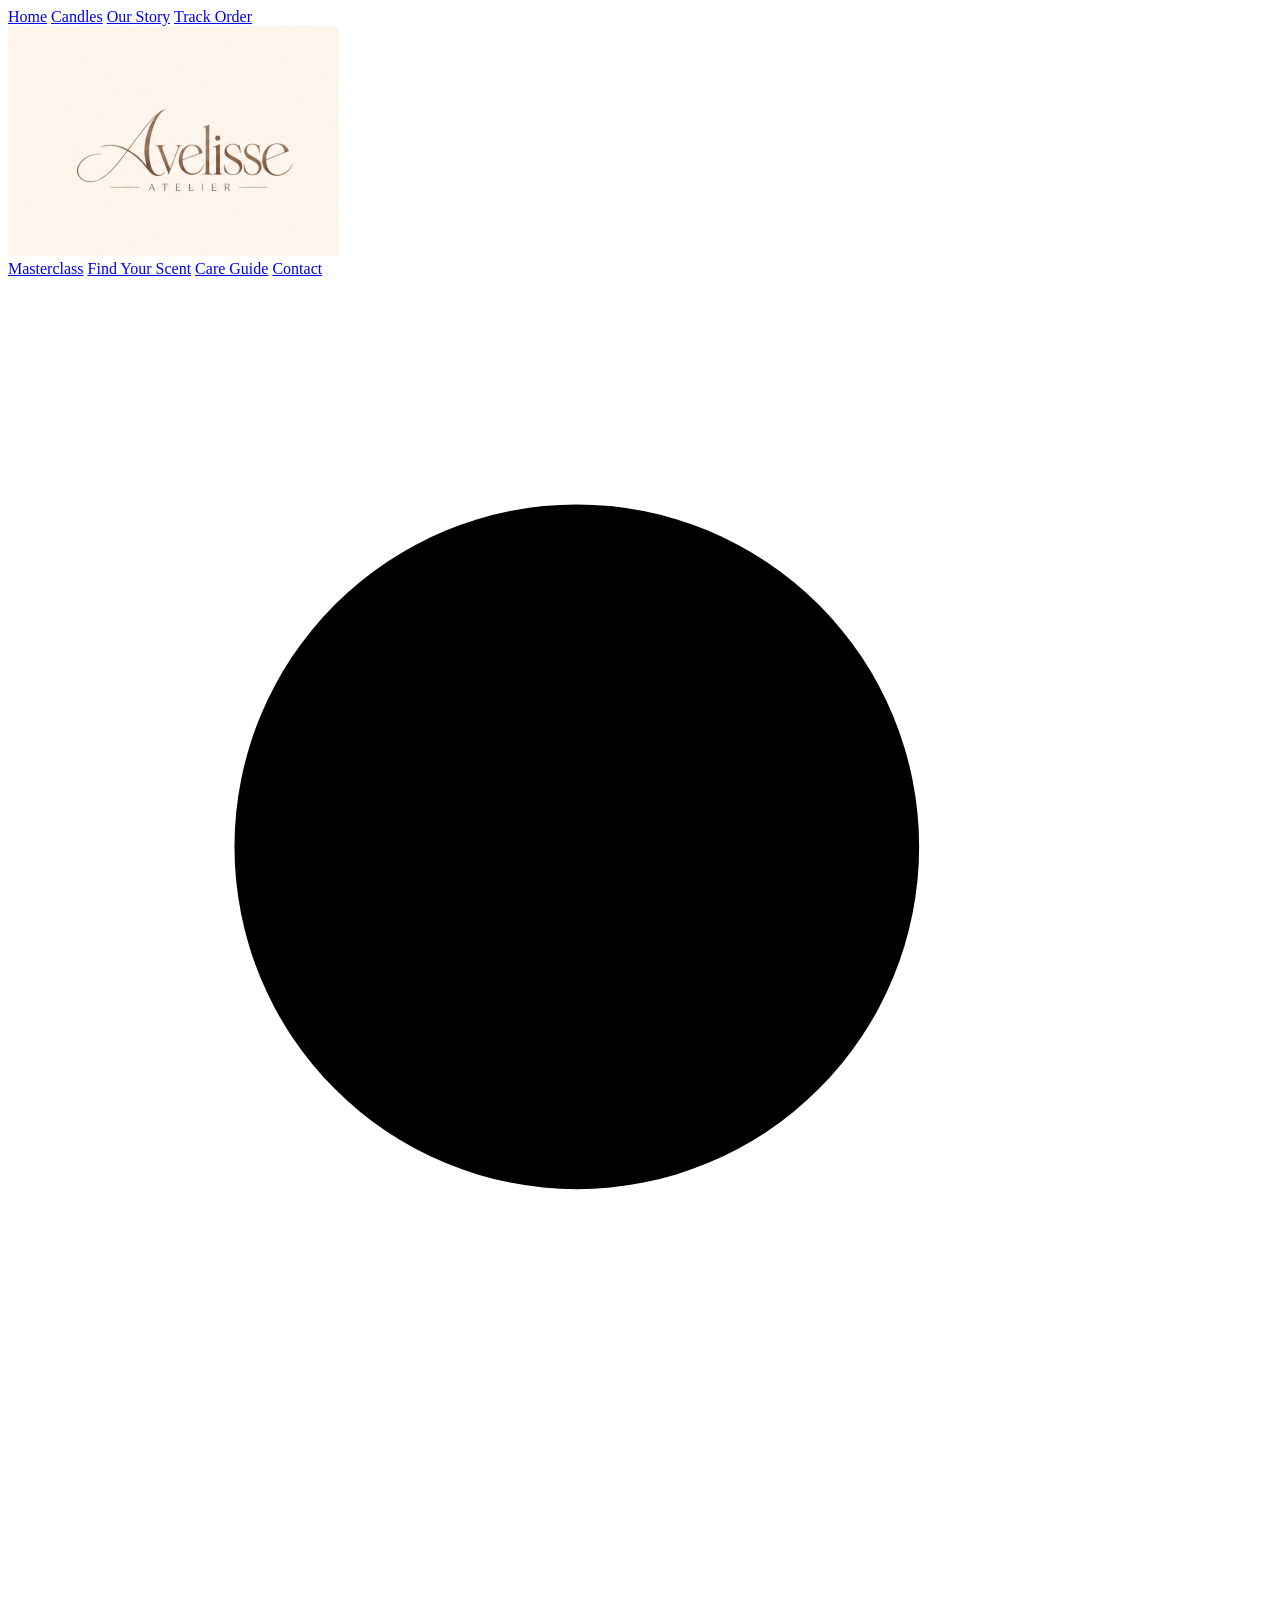
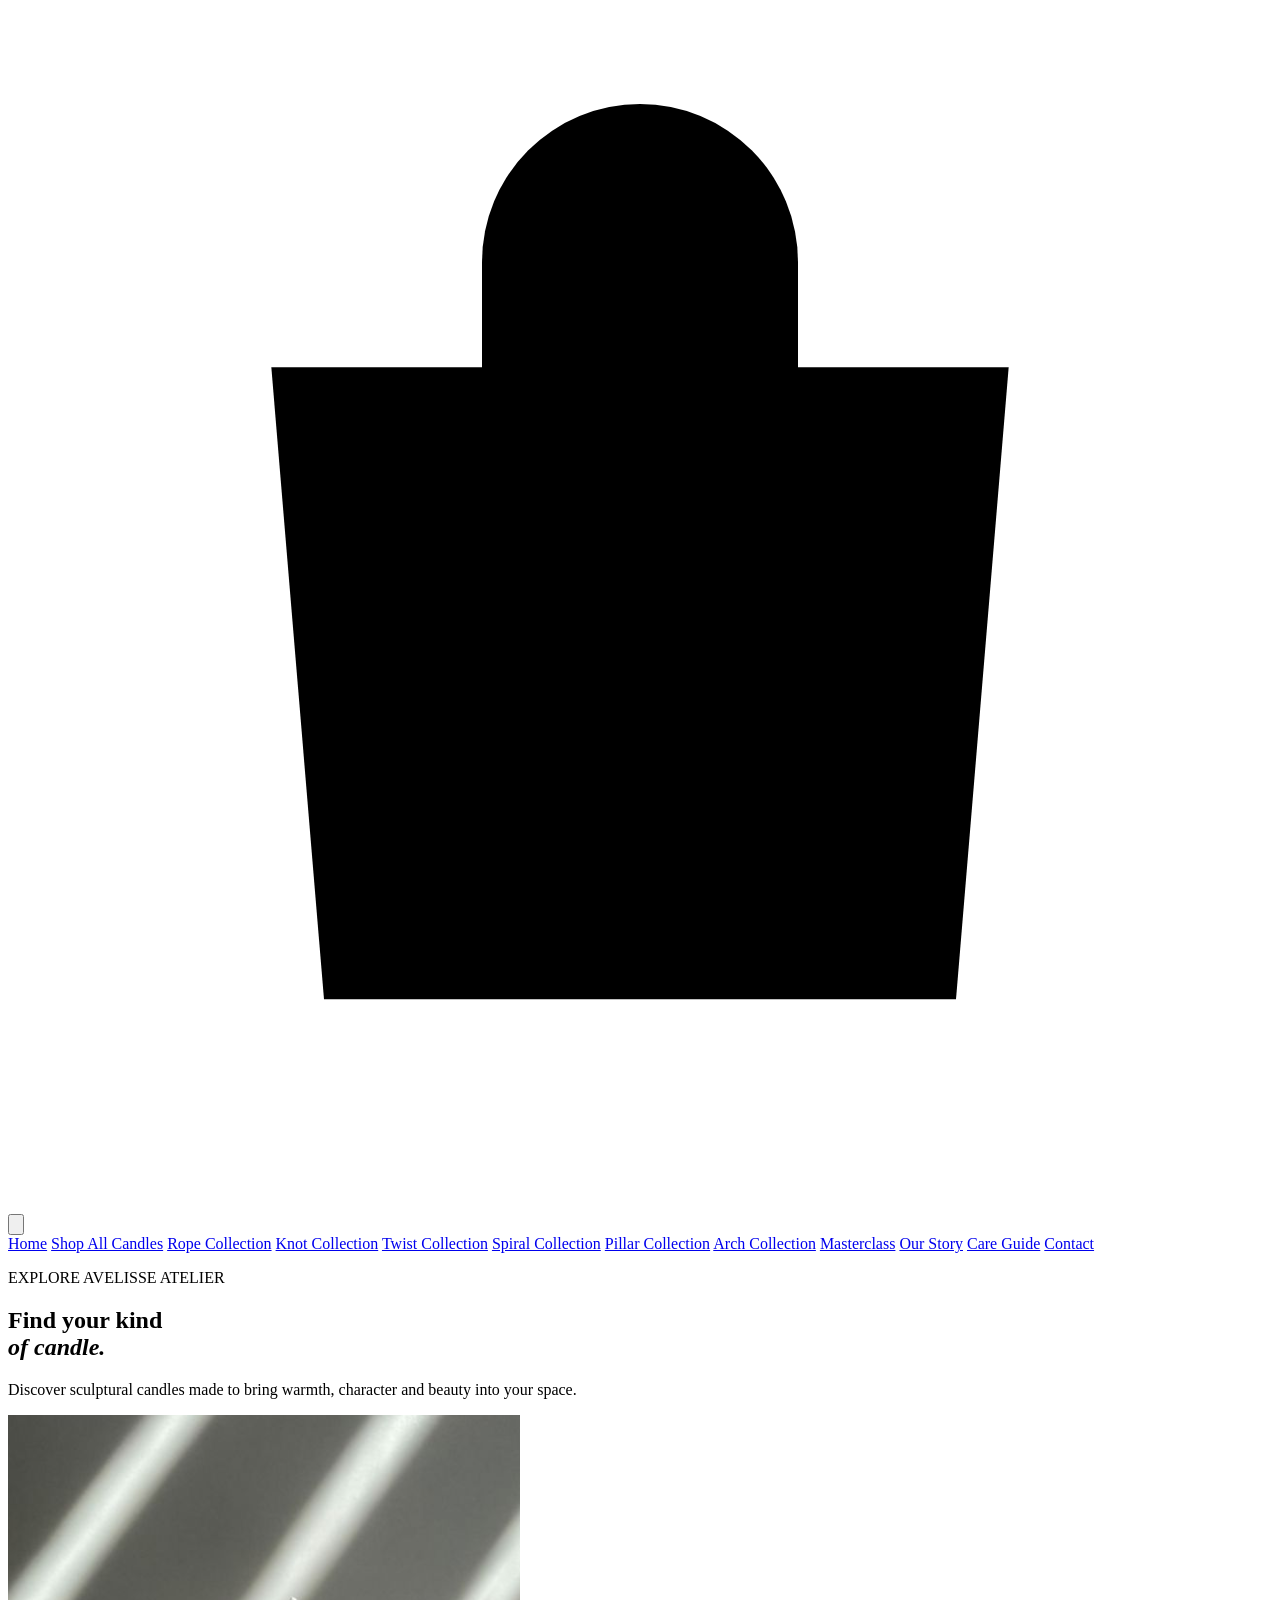
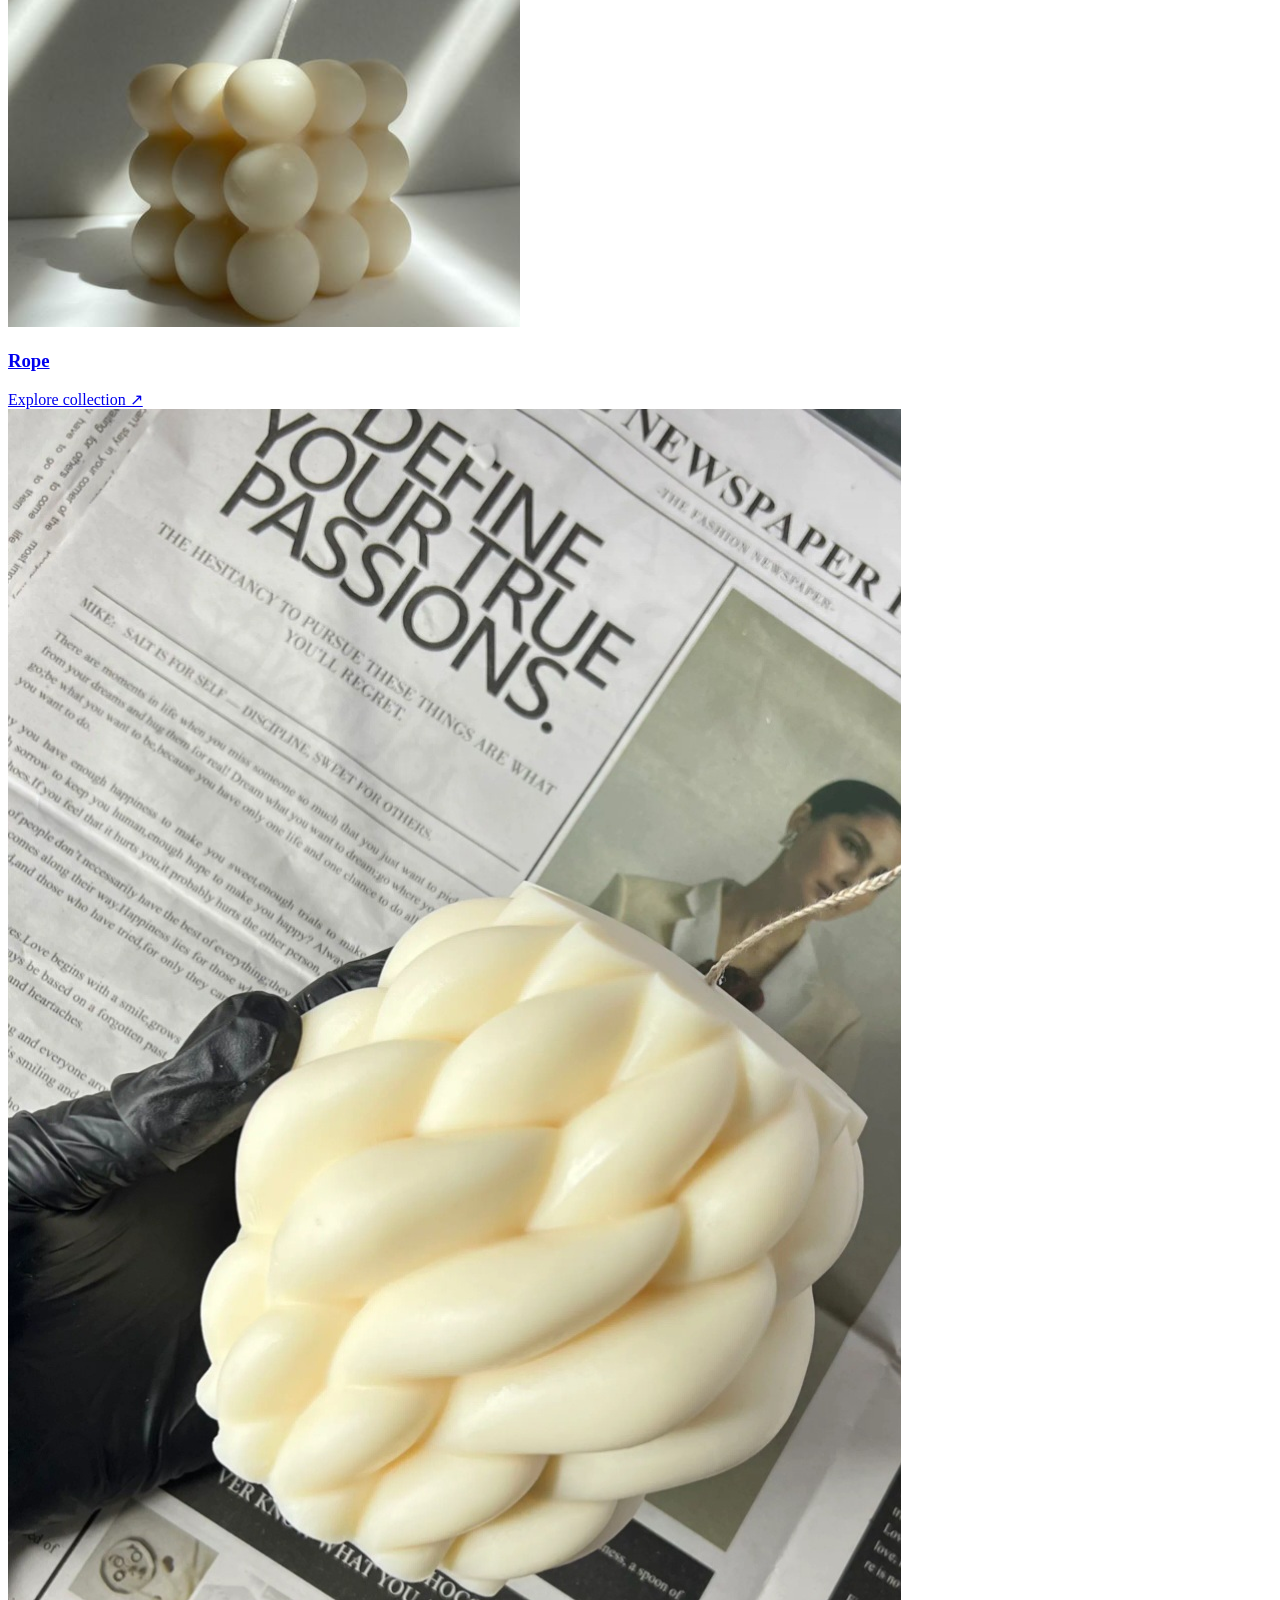
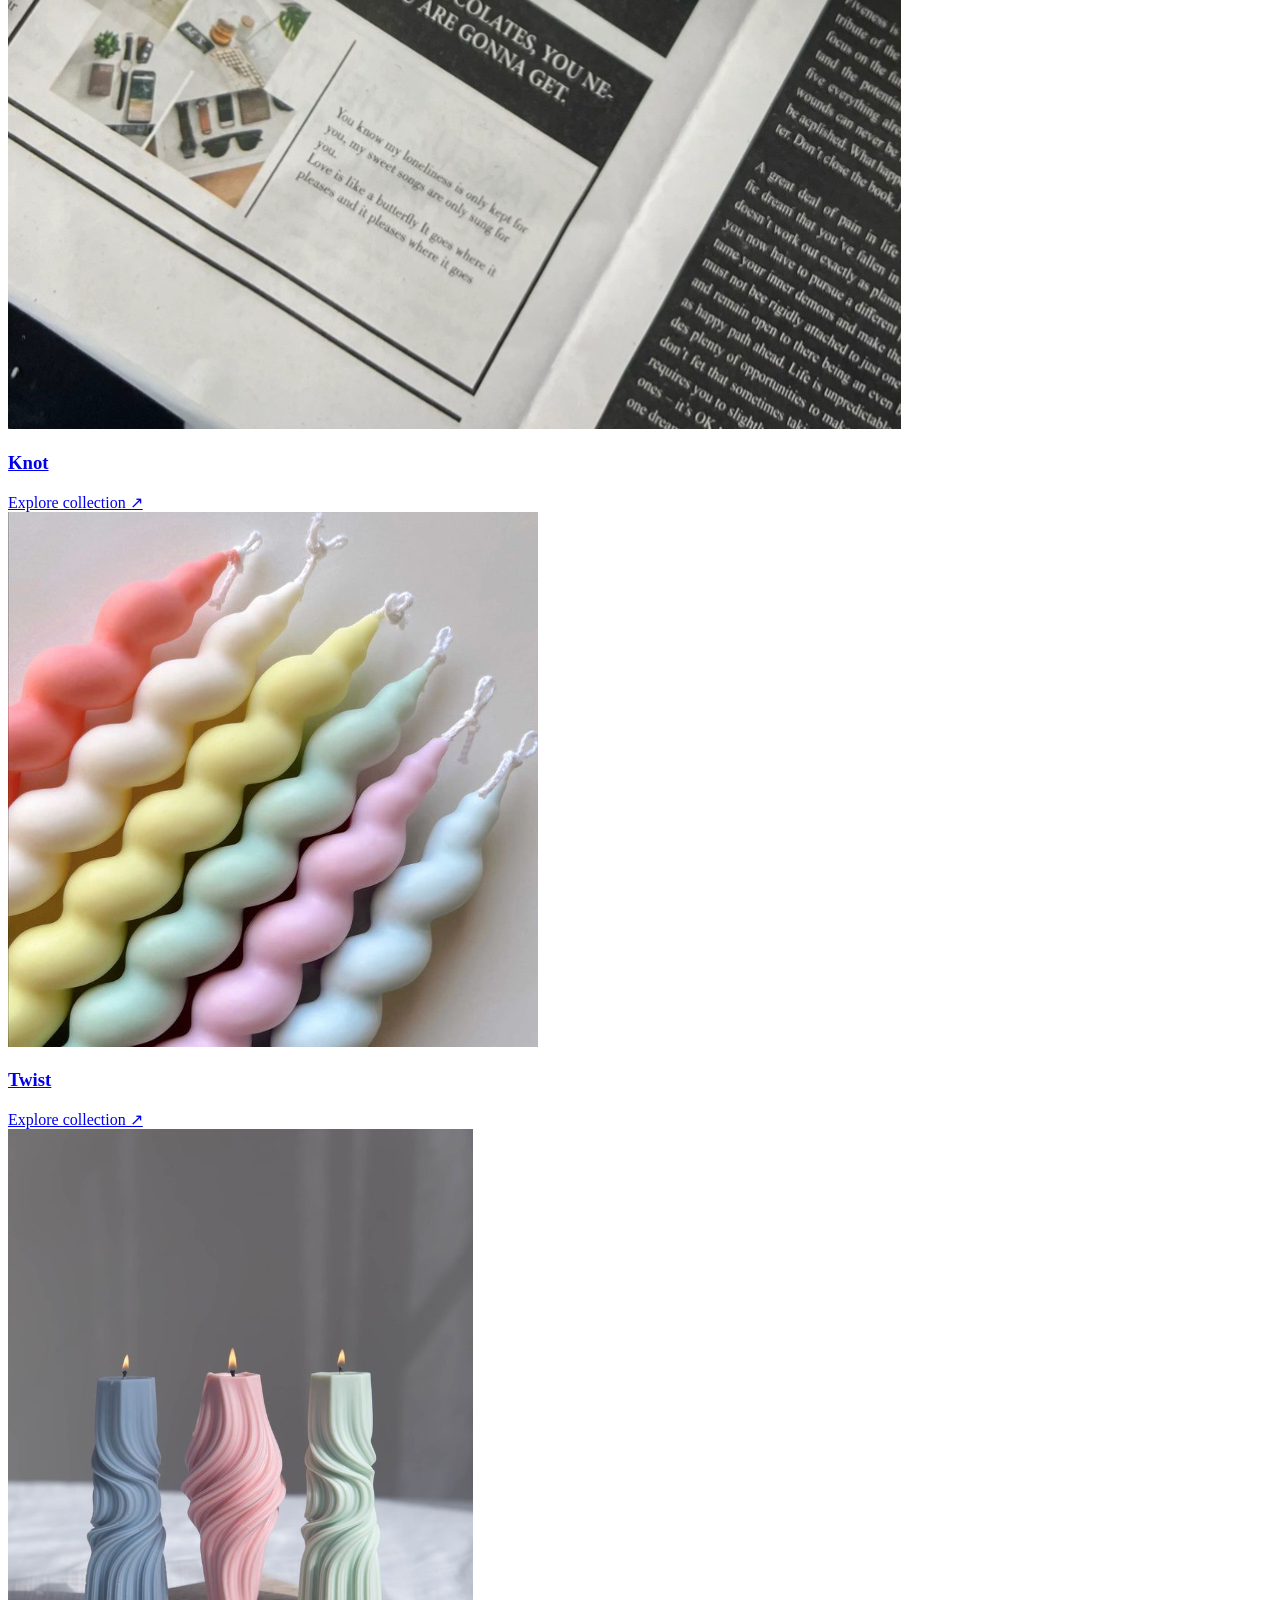
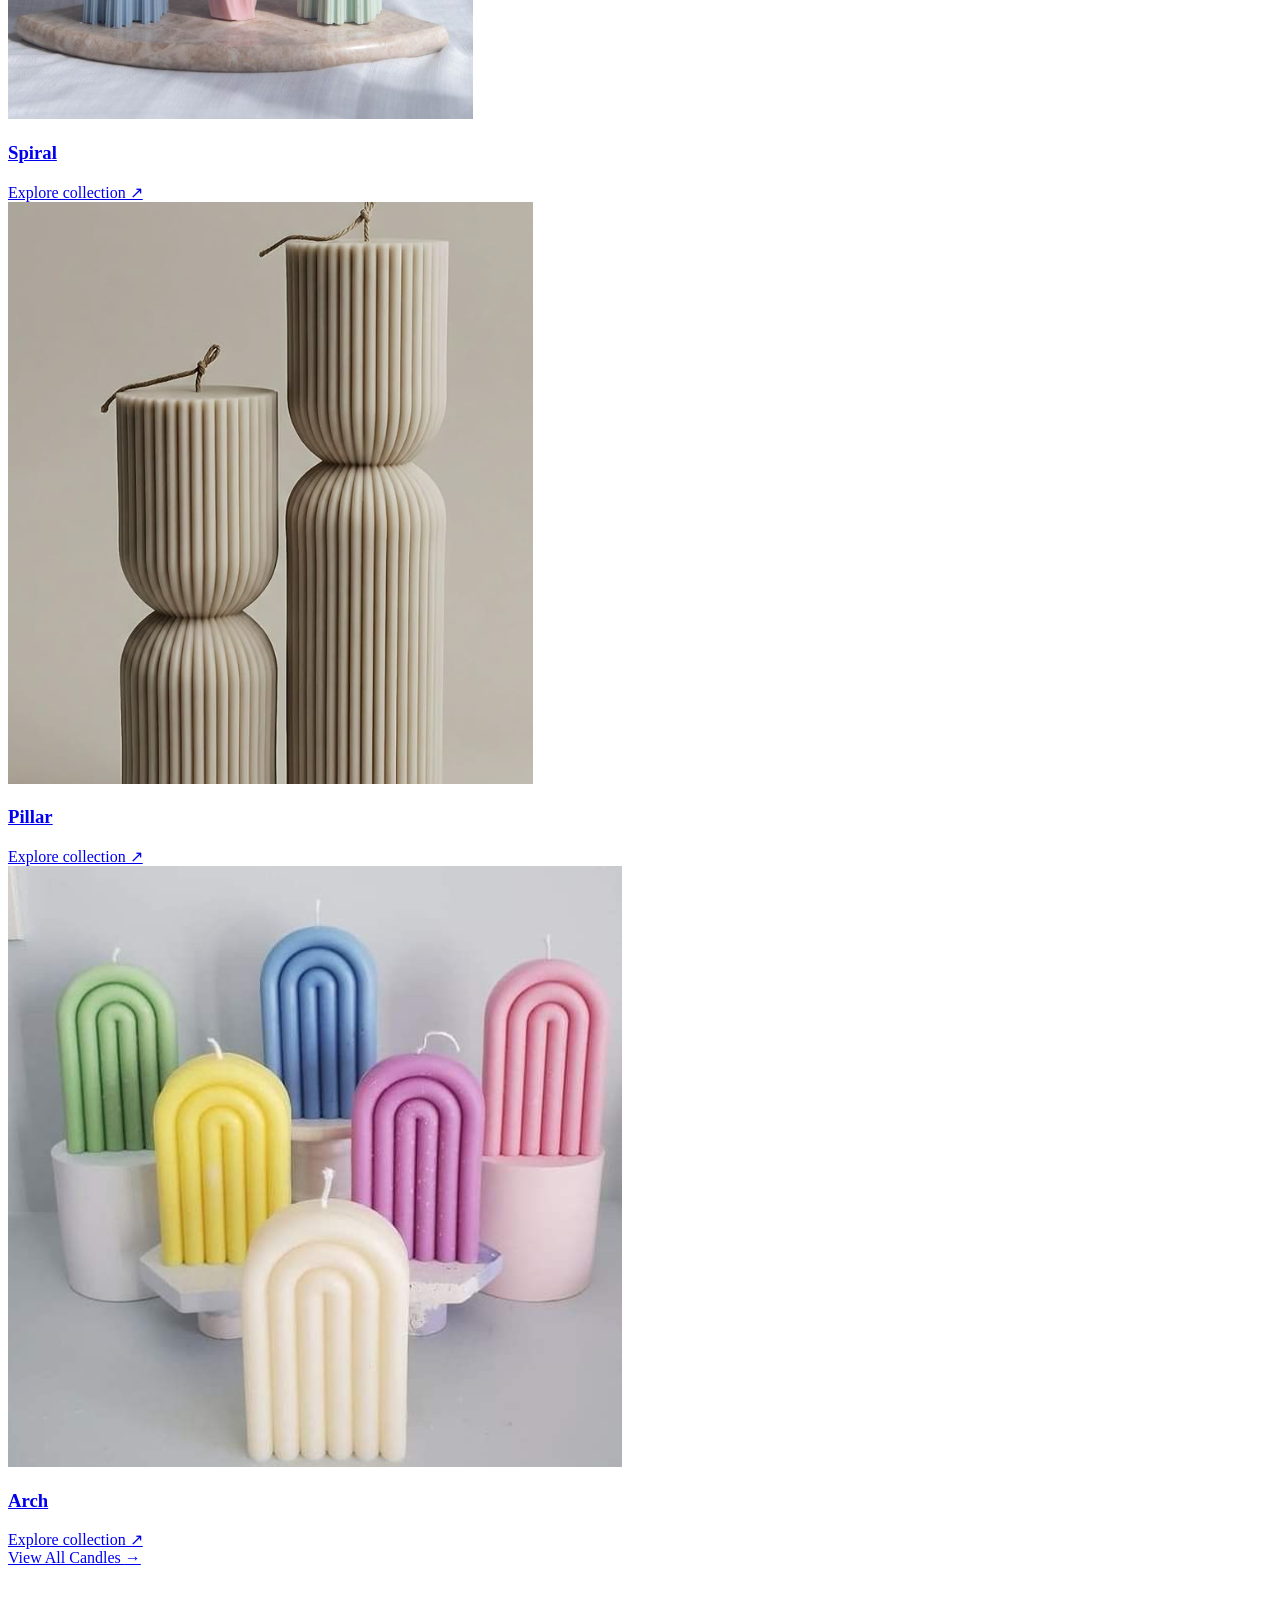
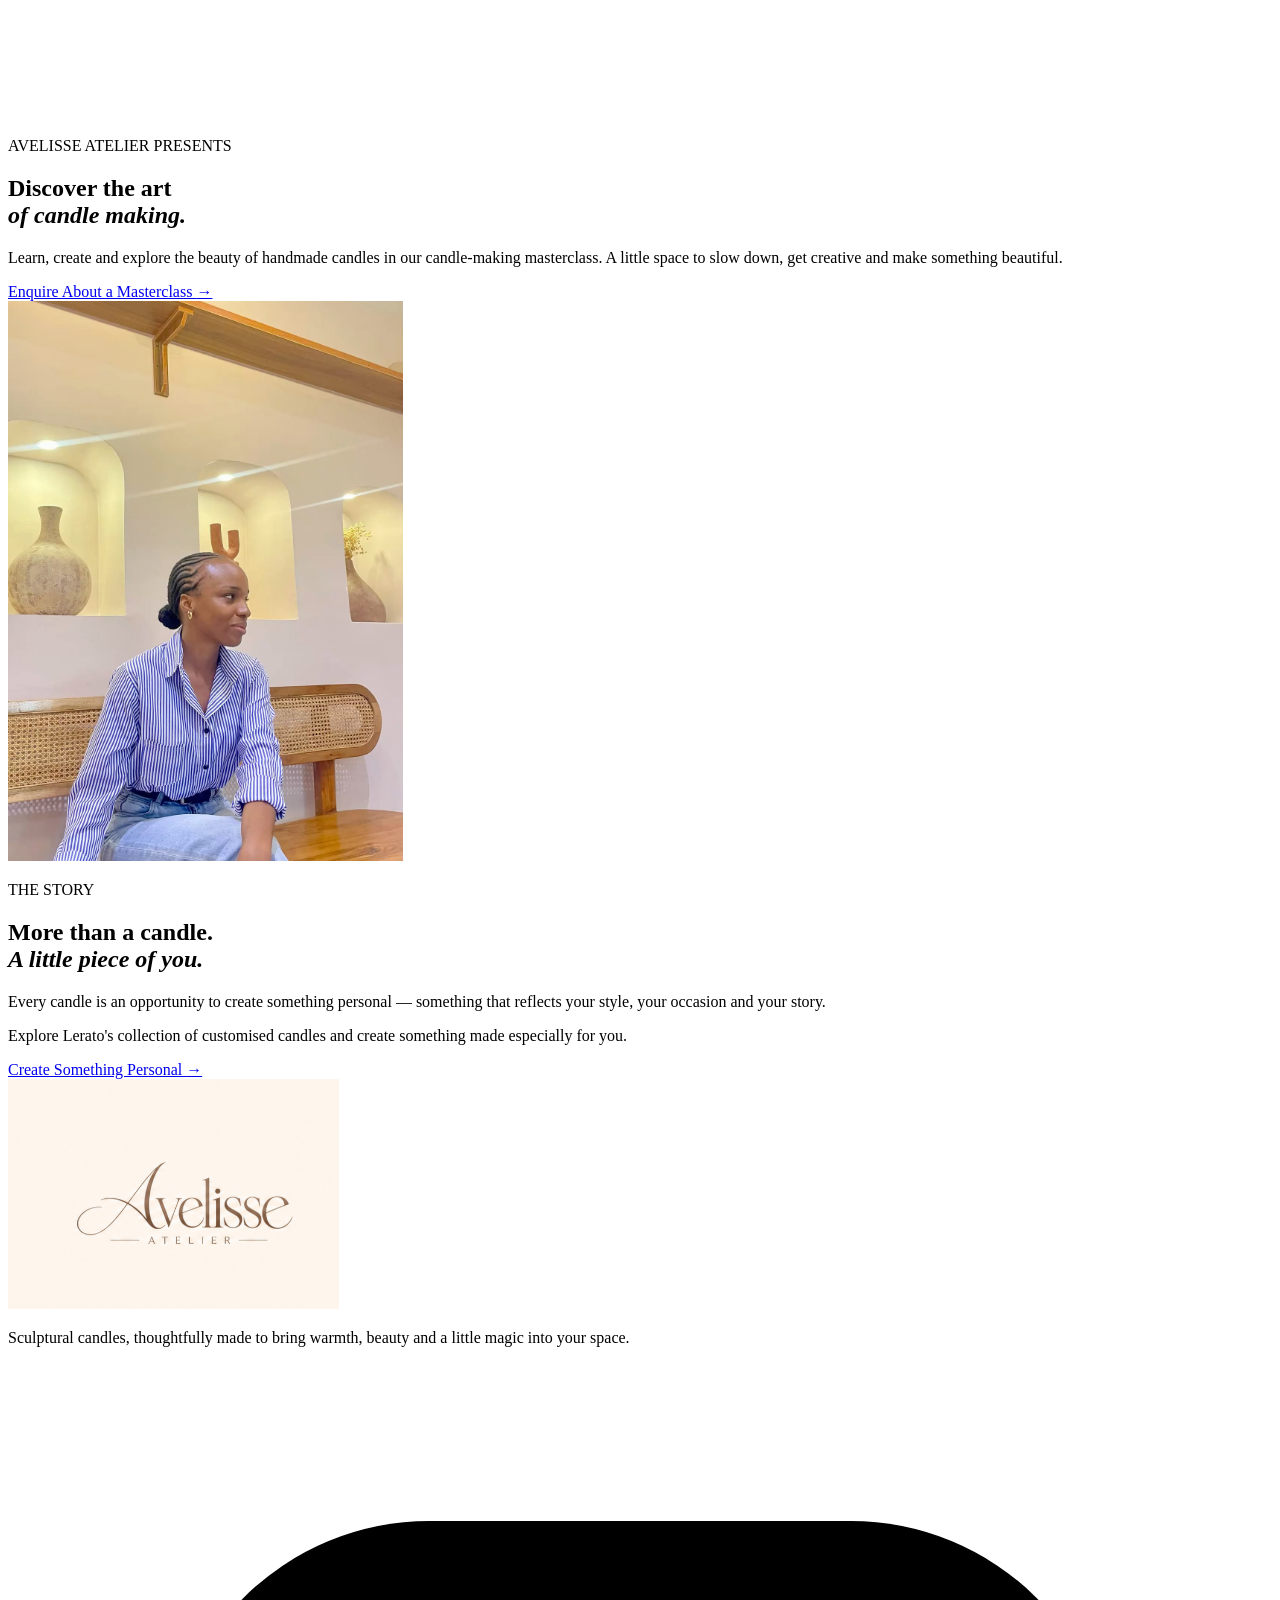
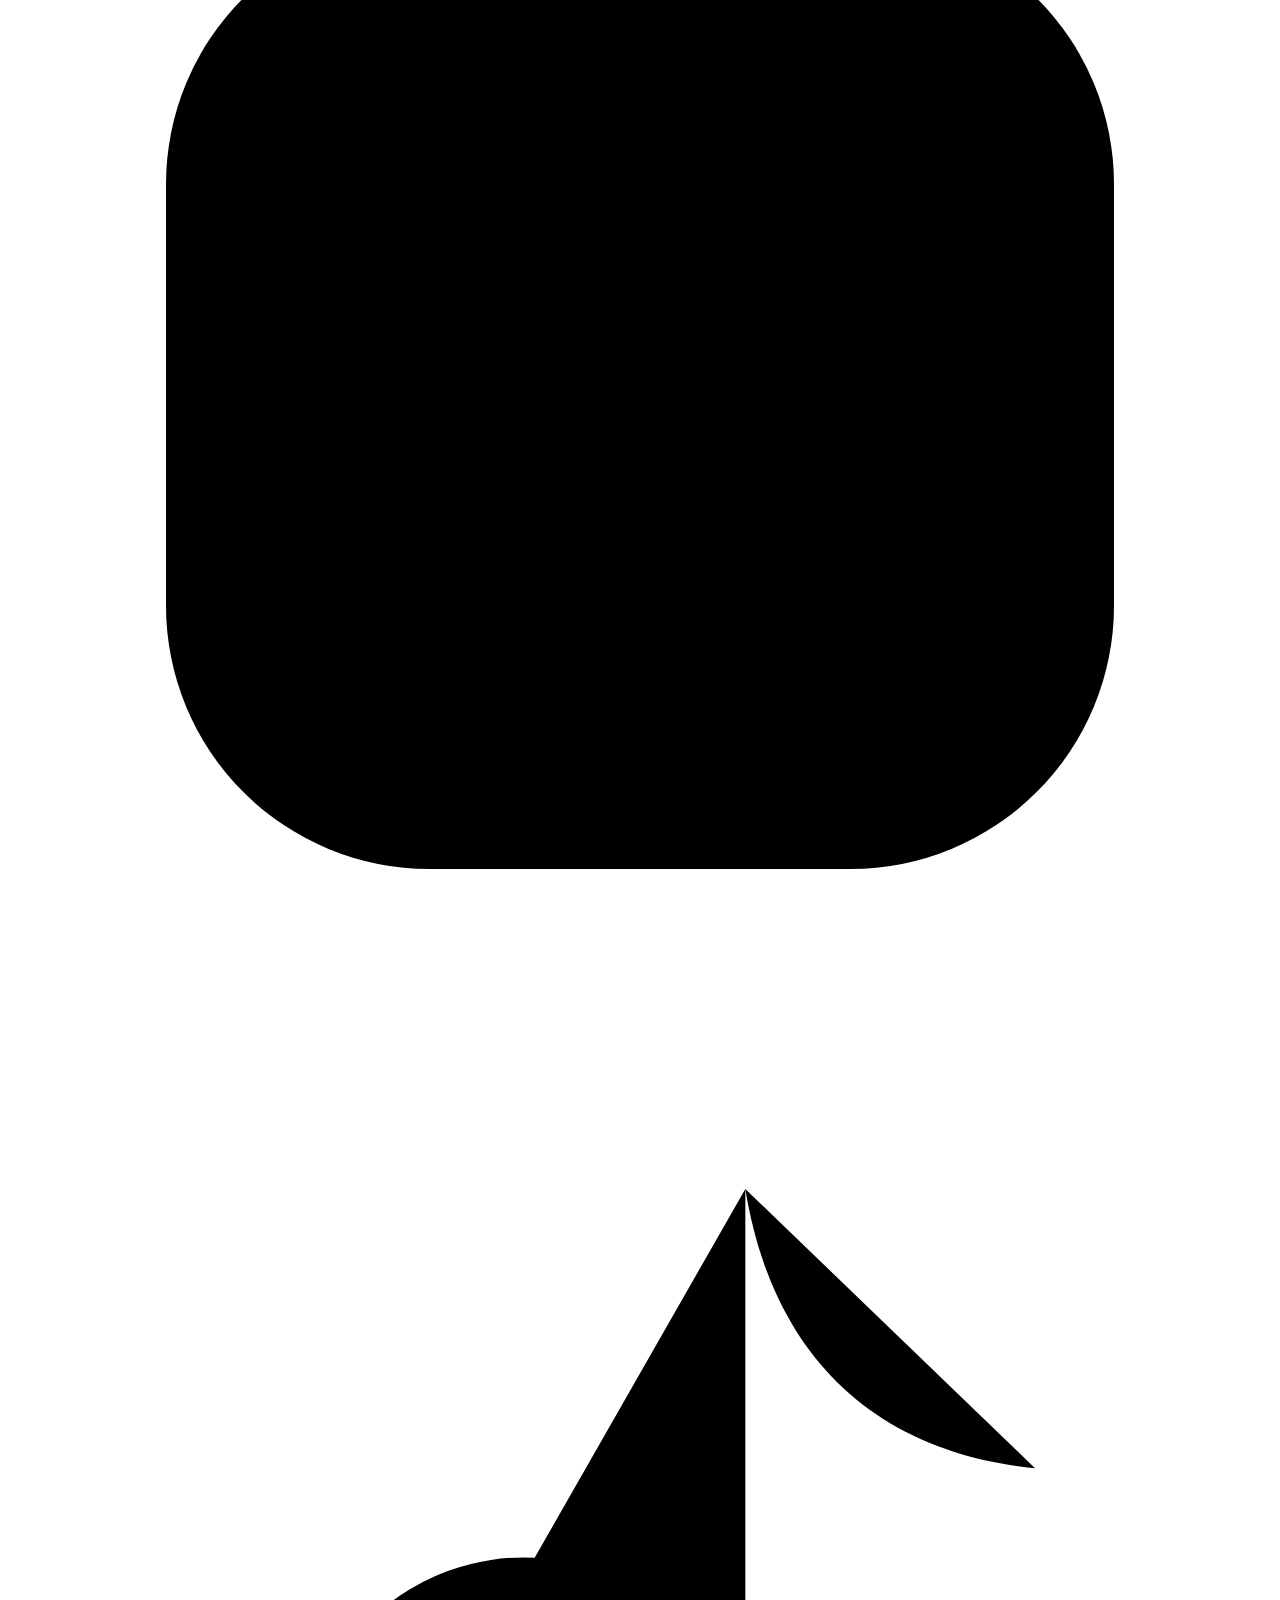
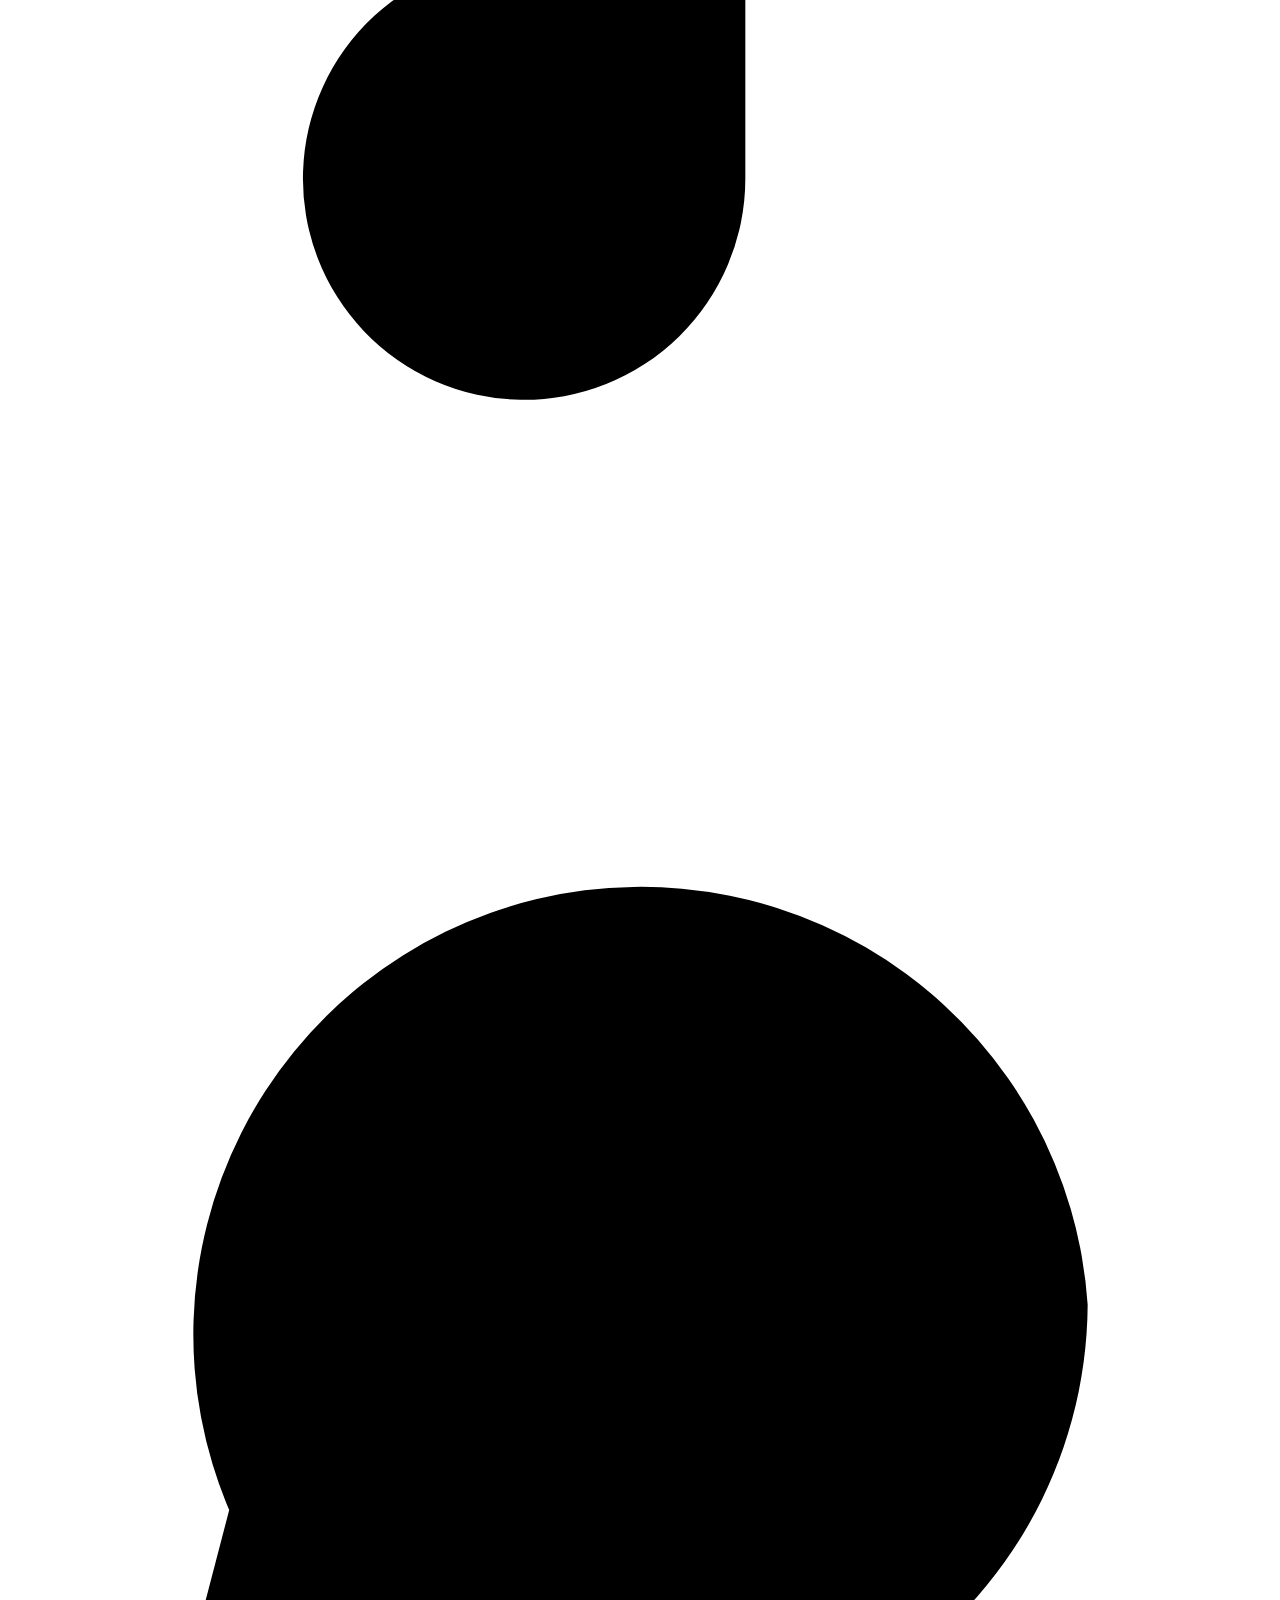
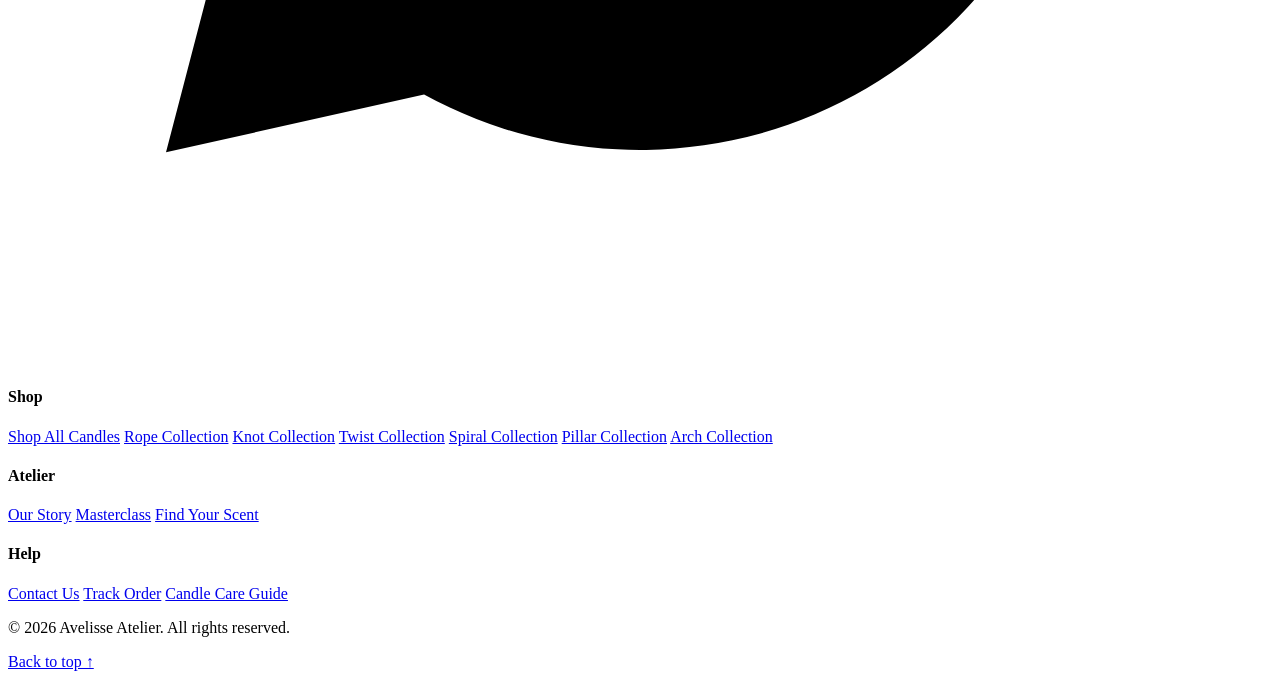
==== commit 9e83159b: "Add files via upload" ====
--- a/index.html
+++ b/index.html
@@ -37,7 +37,7 @@
     <nav class="nav-side nav-right">
         <a href="masterclass.html">Masterclass</a>
         <a href="candles.html">Find Your Scent</a>
-        <a href="#contact">Care Guide</a>
+        <a href="care-guide.html">Care Guide</a>
         <a href="#contact">Contact</a>
     </nav>
 
@@ -86,9 +86,11 @@
     <a href="candles.html#spiral">Spiral Collection</a>
     <a href="candles.html#pillar">Pillar Collection</a>
     <a href="candles.html#arch">Arch Collection</a>
-    <a href="#masterclass">Masterclass</a>
-    <a href="#about">Our Story</a>
-    <a href="#contact">Contact</a>
+     <a href="masterclass.html">Masterclass</a>
+    <a href="story.html">Our Story</a>
+    <a href="care-guide.html">Care Guide</a>
+     <a href="index.html#contact">Contact</a>
+
 </nav>
 
 
